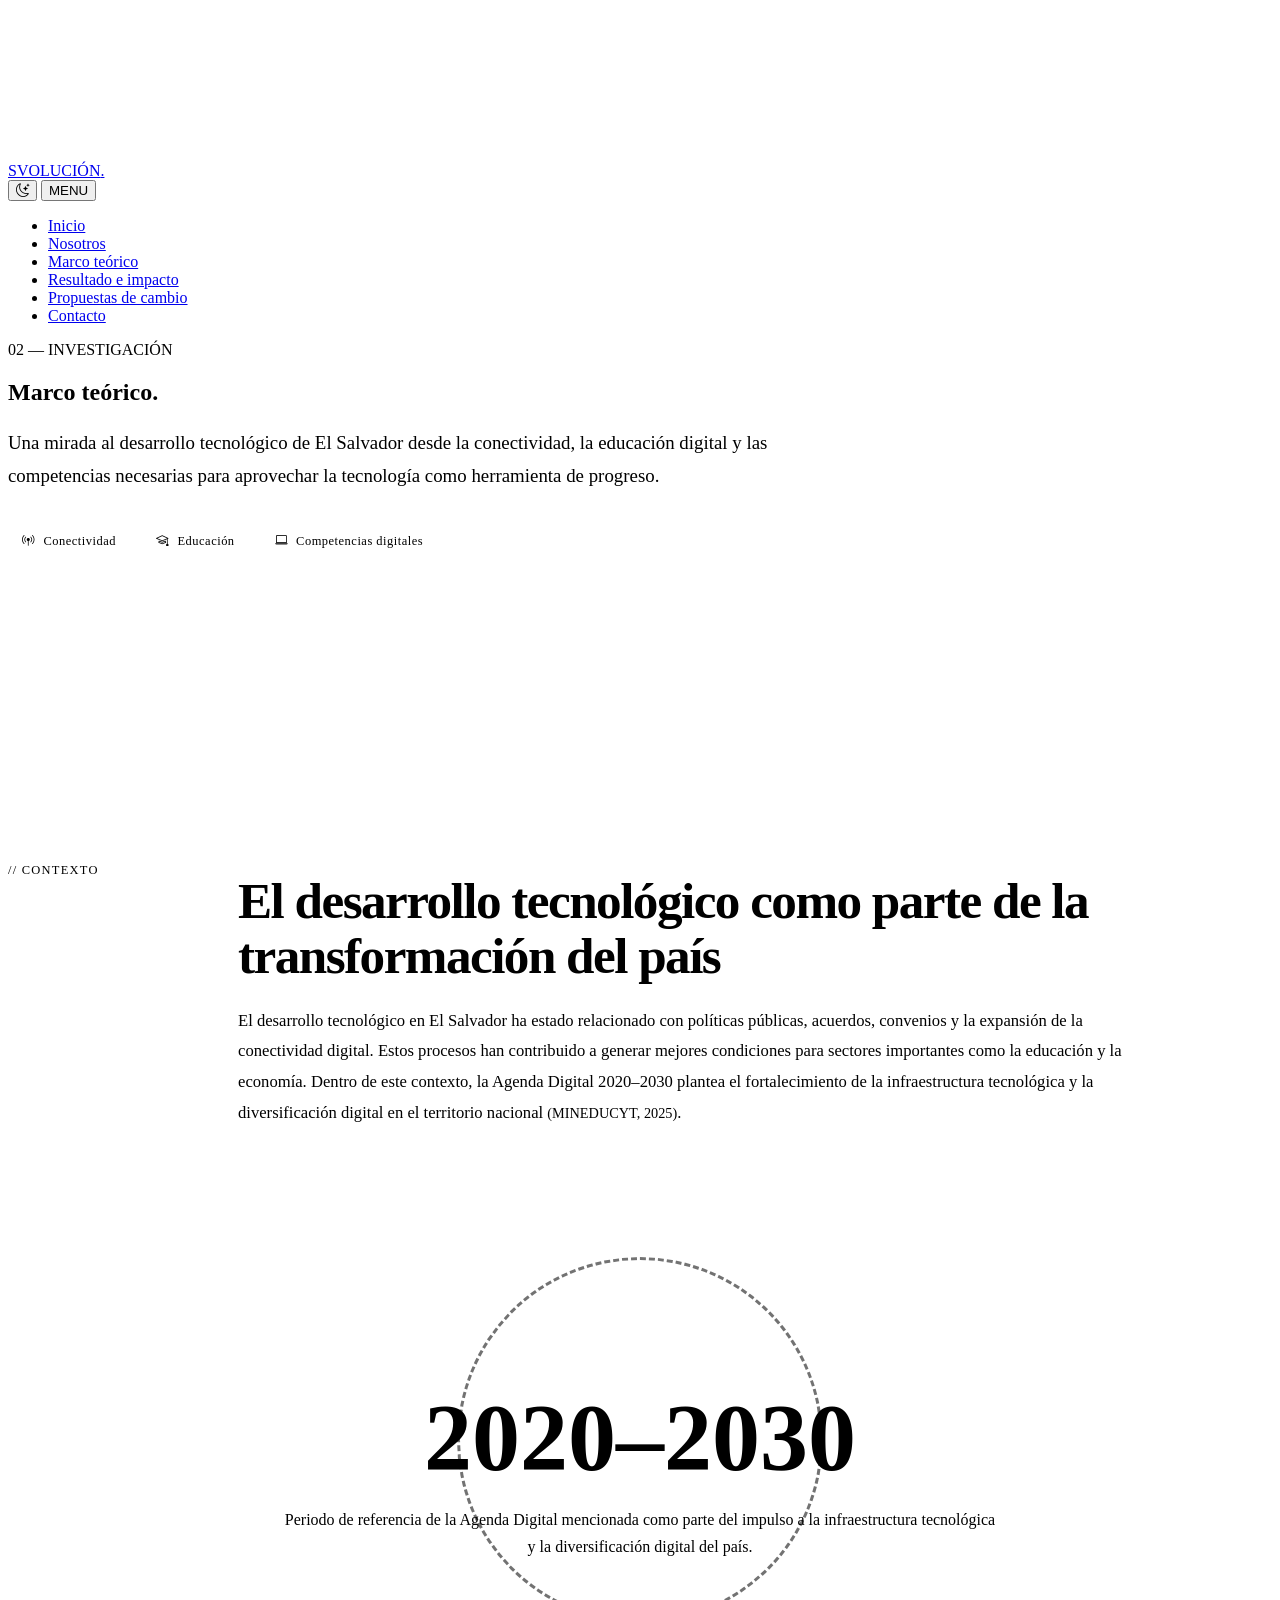
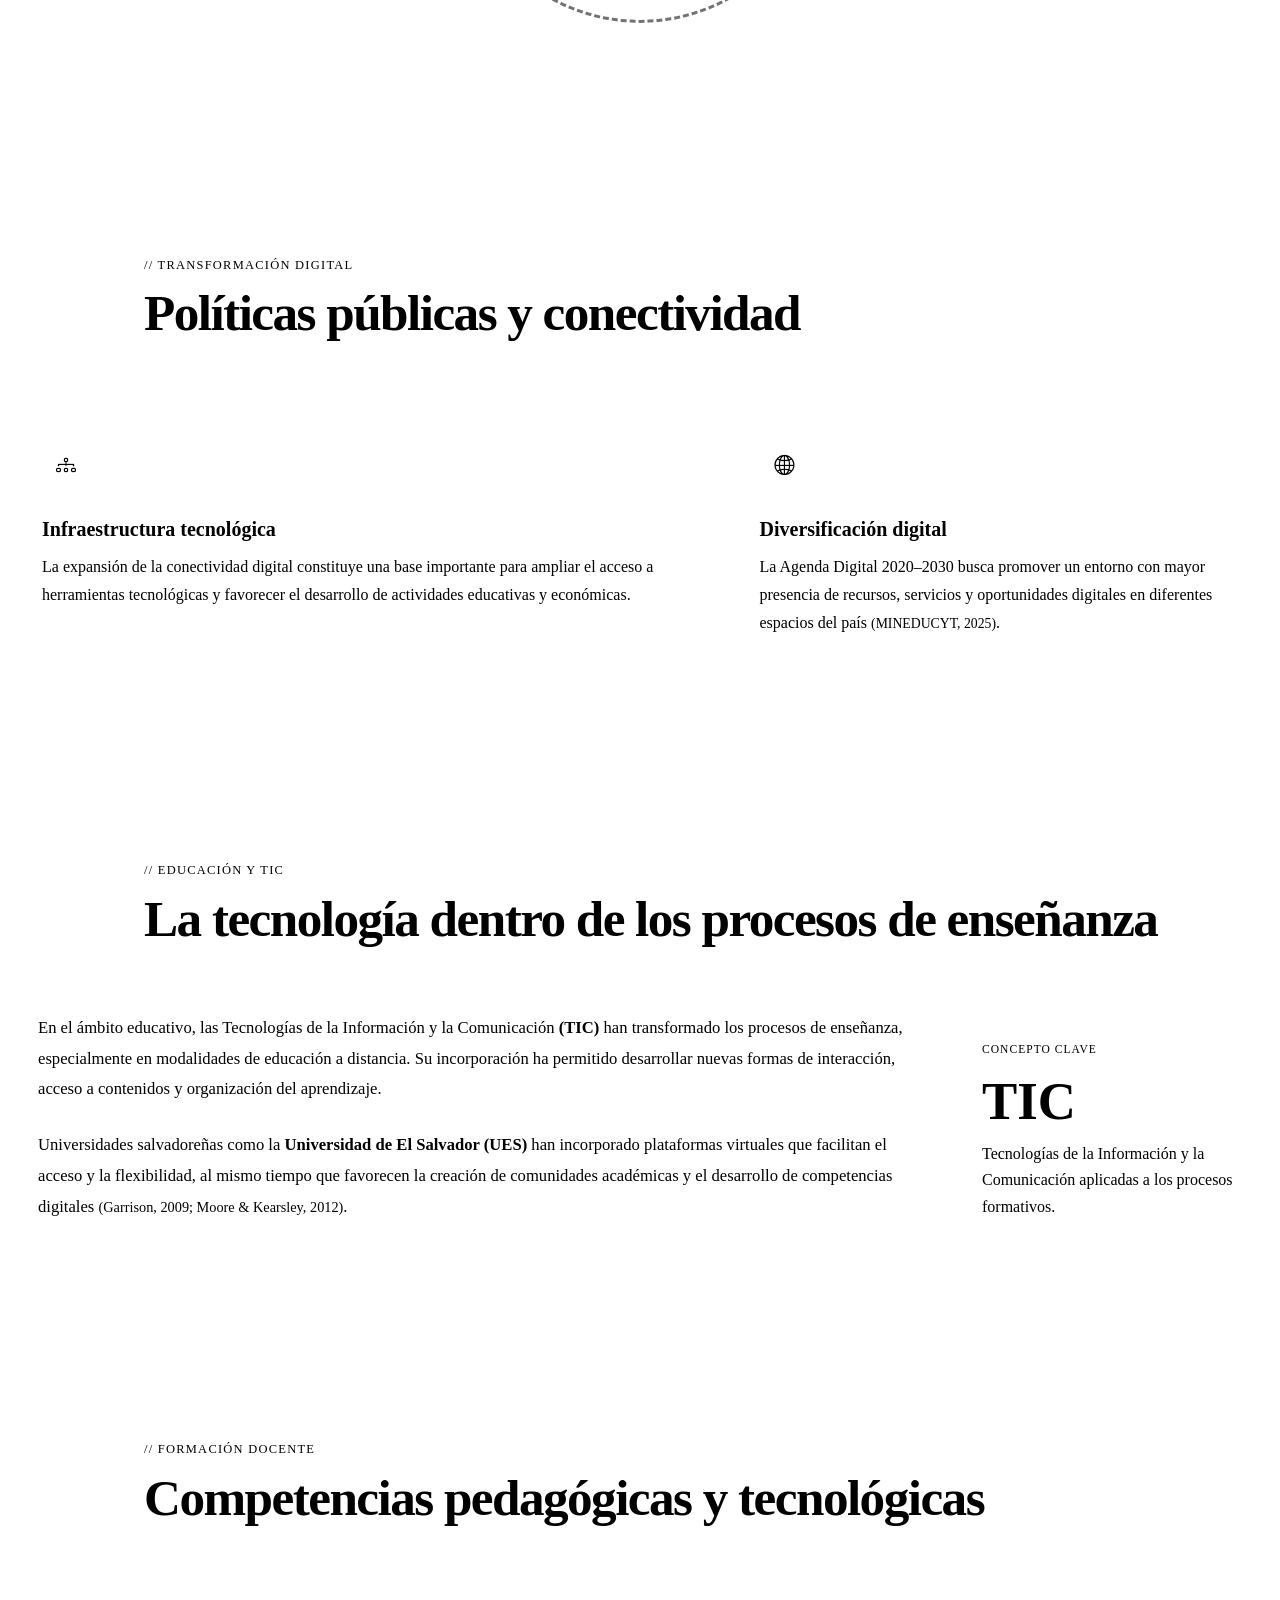
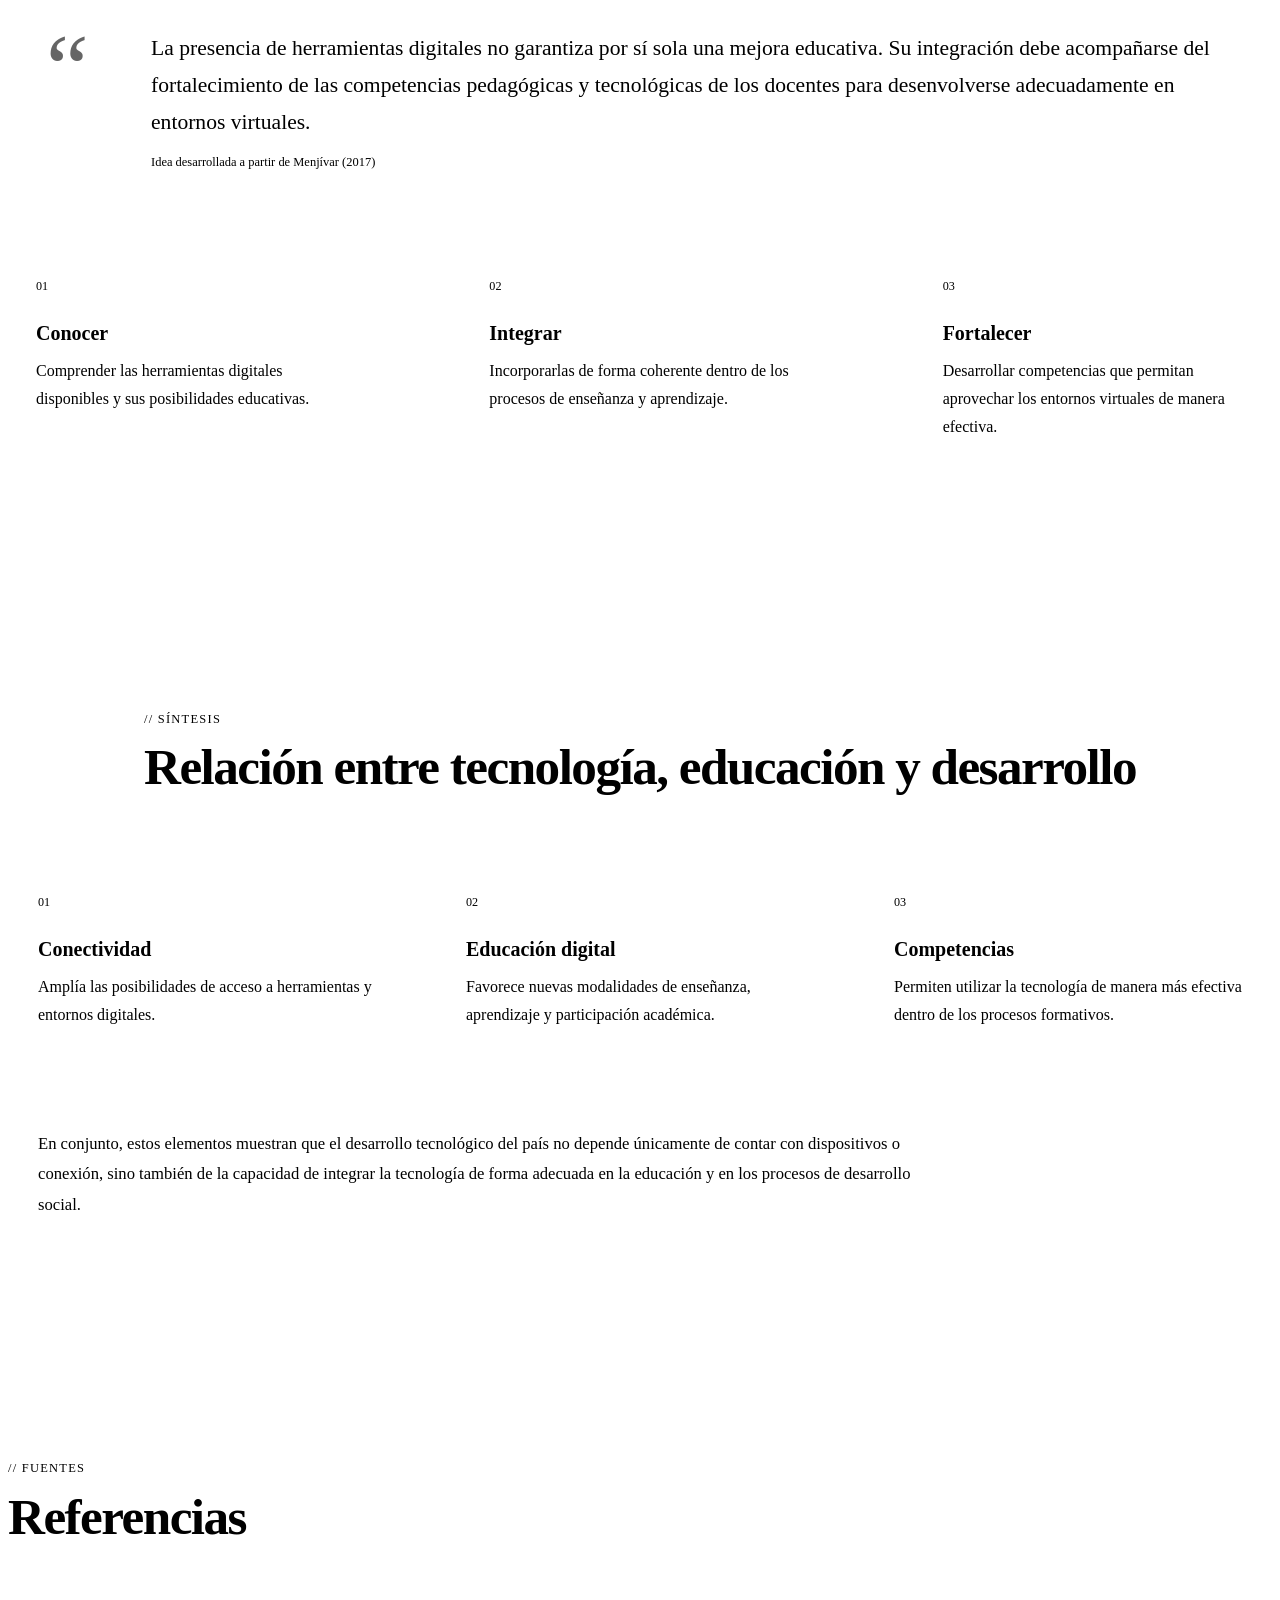
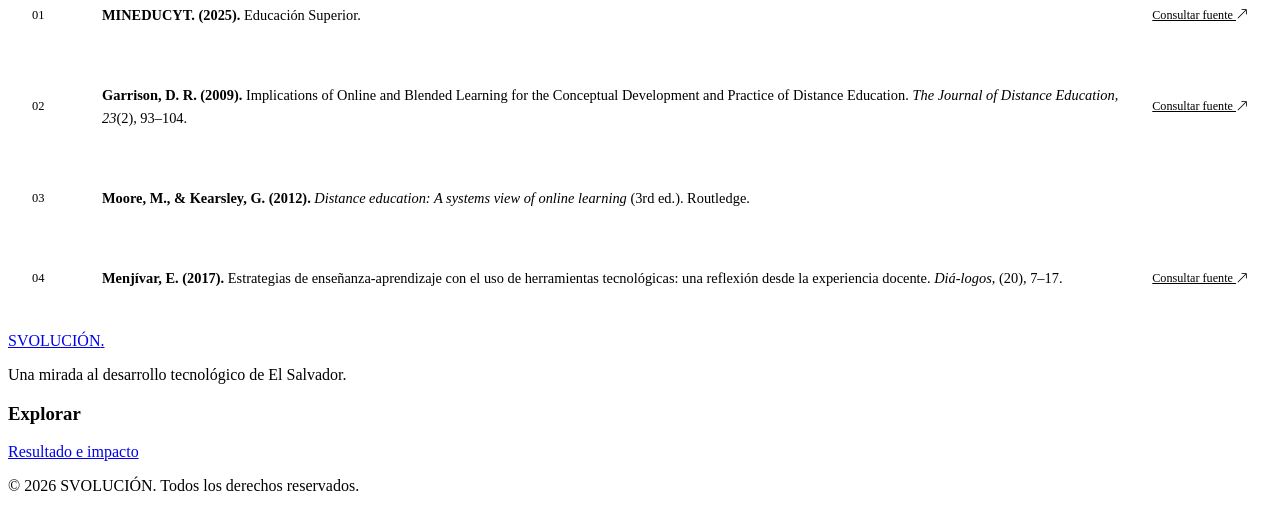
==== marco teorico.html @ 016a08ff "Completar marco teórico de SVOLUCIÓN" ====
<!DOCTYPE html>
<html lang="es">
<head>
  <meta charset="UTF-8">
  <meta name="viewport" content="width=device-width, initial-scale=1.0">

  <title>Marco teórico — SVOLUCIÓN</title>
  <meta name="description" content="Marco teórico del proyecto SVOLUCIÓN sobre el desarrollo tecnológico en El Salvador.">
  <link rel="preconnect" href="https://fonts.googleapis.com">
  <link rel="preconnect" href="https://fonts.gstatic.com" crossorigin>
  <link href="https://fonts.googleapis.com/css2?family=Space+Grotesk:wght@400;500;600;700&family=Inter:wght@400;500;600&family=Orbitron:wght@500;600;700;800&display=swap" rel="stylesheet">
  <link rel="stylesheet" href="https://cdn.jsdelivr.net/npm/bootstrap-icons@1.11.3/font/bootstrap-icons.min.css">
  <link rel="stylesheet" href="styles.css">
  <link rel="stylesheet" href="marco-teorico.css">
</head>

<body>

  <canvas id="particle-canvas"></canvas>
  <canvas id="cursor-trail-canvas"></canvas>
  <div class="scroll-progress" id="scroll-progress"></div>

  <header class="site-header" id="header">
    <div class="header-inner">
      <a href="index.html" class="logo">SVOLUCIÓN<img src="Imagenes/icon2-dark.svg" alt=""><span class="logo-dot">.</span></a>

      <div class="header-actions">
        <button class="icon-button" id="themeToggle" aria-label="Cambiar tema"><i class="bi bi-moon-stars"></i></button>

        <button class="menu-toggle" id="menu-toggle" aria-label="Abrir menú" aria-expanded="false" aria-controls="main-nav">
          <span class="menu-toggle-label">MENU</span>
          <span class="menu-toggle-icon"><span></span><span></span><span></span></span>
        </button>
      </div>
    </div>

    <nav class="main-nav" id="main-nav">
      <ul>
        <li><a href="index.html">Inicio</a></li>
        <li><a href="nosotros.html">Nosotros</a></li>
        <li><a href="marco teorico.html" class="active">Marco teórico</a></li>
        <li><a href="resultado e impacto.html">Resultado e impacto</a></li>
        <li><a href="propuestas de cambio.html">Propuestas de cambio</a></li>
        <li><a href="index.html#contacto">Contacto</a></li>
      </ul>
    </nav>
  </header>

  <main>
    <section class="page-hero marco-hero">
      <div class="page-hero-inner">
        <p class="page-eyebrow">02 — INVESTIGACIÓN</p>
        <h1 class="page-title">Marco teórico<span>.</span></h1>
        <p class="page-subtitle">
          Una mirada al desarrollo tecnológico de El Salvador desde la conectividad,
          la educación digital y las competencias necesarias para aprovechar la tecnología
          como herramienta de progreso.
        </p>

        <div class="marco-hero-tags" aria-label="Ejes del marco teórico">
          <span><i class="bi bi-broadcast-pin"></i> Conectividad</span>
          <span><i class="bi bi-mortarboard"></i> Educación</span>
          <span><i class="bi bi-laptop"></i> Competencias digitales</span>
        </div>
      </div>
    </section>

    <section class="page-content marco-content">
      <div class="page-content-inner">

        <div class="marco-intro">
          <div class="marco-intro-label">
            <span class="marco-kicker">// CONTEXTO</span>
            <span class="marco-index">00</span>
          </div>

          <div class="marco-intro-copy">
            <h2>El desarrollo tecnológico como parte de la transformación del país</h2>
            <p>
              El desarrollo tecnológico en El Salvador ha estado relacionado con políticas públicas,
              acuerdos, convenios y la expansión de la conectividad digital. Estos procesos han contribuido
              a generar mejores condiciones para sectores importantes como la educación y la economía.
              Dentro de este contexto, la Agenda Digital 2020–2030 plantea el fortalecimiento de la
              infraestructura tecnológica y la diversificación digital en el territorio nacional
              <span class="citation">(MINEDUCYT, 2025)</span>.
            </p>
          </div>
        </div>

        <section class="marco-highlight" aria-label="Idea principal">
          <div class="highlight-orbit" aria-hidden="true"></div>
          <div>
            <span class="highlight-number">2020–2030</span>
            <p>Periodo de referencia de la Agenda Digital mencionada como parte del impulso a la infraestructura tecnológica y la diversificación digital del país.</p>
          </div>
        </section>

        <section class="marco-section">
          <div class="marco-section-head">
            <span class="marco-section-number">01</span>
            <div>
              <p class="marco-kicker">// TRANSFORMACIÓN DIGITAL</p>
              <h2>Políticas públicas y conectividad</h2>
            </div>
          </div>

          <div class="marco-grid">
            <article class="marco-card marco-card-featured">
              <div class="marco-card-icon"><i class="bi bi-diagram-3"></i></div>
              <h3>Infraestructura tecnológica</h3>
              <p>
                La expansión de la conectividad digital constituye una base importante para ampliar
                el acceso a herramientas tecnológicas y favorecer el desarrollo de actividades
                educativas y económicas.
              </p>
            </article>

            <article class="marco-card">
              <div class="marco-card-icon"><i class="bi bi-globe2"></i></div>
              <h3>Diversificación digital</h3>
              <p>
                La Agenda Digital 2020–2030 busca promover un entorno con mayor presencia de recursos,
                servicios y oportunidades digitales en diferentes espacios del país
                <span class="citation">(MINEDUCYT, 2025)</span>.
              </p>
            </article>
          </div>
        </section>

        <section class="marco-section">
          <div class="marco-section-head">
            <span class="marco-section-number">02</span>
            <div>
              <p class="marco-kicker">// EDUCACIÓN Y TIC</p>
              <h2>La tecnología dentro de los procesos de enseñanza</h2>
            </div>
          </div>

          <div class="marco-reading-layout">
            <div class="marco-reading-main">
              <p>
                En el ámbito educativo, las Tecnologías de la Información y la Comunicación
                <strong>(TIC)</strong> han transformado los procesos de enseñanza, especialmente
                en modalidades de educación a distancia. Su incorporación ha permitido desarrollar
                nuevas formas de interacción, acceso a contenidos y organización del aprendizaje.
              </p>

              <p>
                Universidades salvadoreñas como la <strong>Universidad de El Salvador (UES)</strong>
                han incorporado plataformas virtuales que facilitan el acceso y la flexibilidad,
                al mismo tiempo que favorecen la creación de comunidades académicas y el desarrollo
                de competencias digitales <span class="citation">(Garrison, 2009; Moore & Kearsley, 2012)</span>.
              </p>
            </div>

            <aside class="marco-concept">
              <span class="concept-label">CONCEPTO CLAVE</span>
              <strong>TIC</strong>
              <p>Tecnologías de la Información y la Comunicación aplicadas a los procesos formativos.</p>
            </aside>
          </div>
        </section>

        <section class="marco-section">
          <div class="marco-section-head">
            <span class="marco-section-number">03</span>
            <div>
              <p class="marco-kicker">// FORMACIÓN DOCENTE</p>
              <h2>Competencias pedagógicas y tecnológicas</h2>
            </div>
          </div>

          <div class="marco-quote-panel">
            <div class="quote-mark">“</div>
            <div>
              <p>
                La presencia de herramientas digitales no garantiza por sí sola una mejora educativa.
                Su integración debe acompañarse del fortalecimiento de las competencias pedagógicas
                y tecnológicas de los docentes para desenvolverse adecuadamente en entornos virtuales.
              </p>
              <span>Idea desarrollada a partir de Menjívar (2017)</span>
            </div>
          </div>

          <div class="marco-process">
            <div class="process-item">
              <span>01</span>
              <h3>Conocer</h3>
              <p>Comprender las herramientas digitales disponibles y sus posibilidades educativas.</p>
            </div>
            <div class="process-line"></div>
            <div class="process-item">
              <span>02</span>
              <h3>Integrar</h3>
              <p>Incorporarlas de forma coherente dentro de los procesos de enseñanza y aprendizaje.</p>
            </div>
            <div class="process-line"></div>
            <div class="process-item">
              <span>03</span>
              <h3>Fortalecer</h3>
              <p>Desarrollar competencias que permitan aprovechar los entornos virtuales de manera efectiva.</p>
            </div>
          </div>
        </section>

        <section class="marco-section marco-synthesis">
          <div class="marco-section-head">
            <span class="marco-section-number">04</span>
            <div>
              <p class="marco-kicker">// SÍNTESIS</p>
              <h2>Relación entre tecnología, educación y desarrollo</h2>
            </div>
          </div>

          <div class="synthesis-grid">
            <article>
              <span>01</span>
              <h3>Conectividad</h3>
              <p>Amplía las posibilidades de acceso a herramientas y entornos digitales.</p>
            </article>
            <article>
              <span>02</span>
              <h3>Educación digital</h3>
              <p>Favorece nuevas modalidades de enseñanza, aprendizaje y participación académica.</p>
            </article>
            <article>
              <span>03</span>
              <h3>Competencias</h3>
              <p>Permiten utilizar la tecnología de manera más efectiva dentro de los procesos formativos.</p>
            </article>
          </div>

          <p class="synthesis-closing">
            En conjunto, estos elementos muestran que el desarrollo tecnológico del país no depende
            únicamente de contar con dispositivos o conexión, sino también de la capacidad de integrar
            la tecnología de forma adecuada en la educación y en los procesos de desarrollo social.
          </p>
        </section>

        <section class="marco-references">
          <div class="references-head">
            <p class="marco-kicker">// FUENTES</p>
            <h2>Referencias</h2>
          </div>

          <div class="references-list">
            <article>
              <span>01</span>
              <p><strong>MINEDUCYT. (2025).</strong> Educación Superior.</p>
              <a href="https://www.mined.gob.sv/educacion-superior/?wpdmc=informacion-estadistica-de-educacion-superior" target="_blank" rel="noopener">Consultar fuente <i class="bi bi-arrow-up-right"></i></a>
            </article>

            <article>
              <span>02</span>
              <p><strong>Garrison, D. R. (2009).</strong> Implications of Online and Blended Learning for the Conceptual Development and Practice of Distance Education. <em>The Journal of Distance Education, 23</em>(2), 93–104.</p>
              <a href="https://www.ijede.ca/index.php/jde/article/view/471" target="_blank" rel="noopener">Consultar fuente <i class="bi bi-arrow-up-right"></i></a>
            </article>

            <article>
              <span>03</span>
              <p><strong>Moore, M., & Kearsley, G. (2012).</strong> <em>Distance education: A systems view of online learning</em> (3rd ed.). Routledge.</p>
            </article>

            <article>
              <span>04</span>
              <p><strong>Menjívar, E. (2017).</strong> Estrategias de enseñanza-aprendizaje con el uso de herramientas tecnológicas: una reflexión desde la experiencia docente. <em>Diá-logos</em>, (20), 7–17.</p>
              <a href="https://www.revistas.udb.edu.sv/ojs/index.php/dl/article/view/124/98" target="_blank" rel="noopener">Consultar fuente <i class="bi bi-arrow-up-right"></i></a>
            </article>
          </div>
        </section>

      </div>
    </section>
  </main>

  <footer class="site-footer">
    <div class="footer-inner">
      <div class="footer-brand">
        <a href="index.html" class="logo">SVOLUCIÓN<img src="Imagenes/icon2-dark.svg" alt=""><span class="logo-dot">.</span></a>
        <p>Una mirada al desarrollo tecnológico de El Salvador.</p>
      </div>

      <div class="footer-contact">
        <h3>Explorar</h3>
        <a href="resultado e impacto.html">Resultado e impacto</a>
      </div>
    </div>

    <div class="footer-bottom">
      <p>© 2026 SVOLUCIÓN. Todos los derechos reservados.</p>
    </div>
  </footer>

  <script src="script.js"></script>
</body>
</html>
---- marco-teorico.css ----
/* =========================================
   MARCO TEÓRICO — SVOLUCIÓN
   ========================================= */

.marco-hero {
  min-height: 58vh;
}

.marco-hero::after {
  content: "";
  position: absolute;
  inset: auto 0 0;
  height: 1px;
  background: linear-gradient(90deg, transparent, var(--color-cyan), var(--color-purple), transparent);
  opacity: .5;
}

.marco-hero .page-subtitle {
  max-width: 820px;
  font-size: clamp(1rem, 1.7vw, 1.18rem);
  line-height: 1.75;
}

.marco-hero-tags {
  display: flex;
  flex-wrap: wrap;
  gap: 12px;
  margin-top: 32px;
}

.marco-hero-tags span {
  display: inline-flex;
  align-items: center;
  gap: 9px;
  padding: 10px 14px;
  border: 1px solid var(--color-border);
  border-radius: 999px;
  background: rgba(var(--color-cyan-rgb), .05);
  color: var(--color-text-soft);
  font-family: var(--font-mono);
  font-size: .78rem;
  letter-spacing: .04em;
}

.marco-hero-tags i {
  color: var(--color-cyan);
}

.marco-content {
  overflow: hidden;
}

.marco-kicker {
  display: block;
  font-family: var(--font-mono);
  color: var(--color-cyan);
  font-size: .78rem;
  letter-spacing: .1em;
}

.marco-intro {
  display: grid;
  grid-template-columns: 180px minmax(0, 1fr);
  gap: 50px;
  padding-bottom: 80px;
}

.marco-intro-label {
  position: relative;
  min-height: 120px;
}

.marco-index {
  position: absolute;
  top: 26px;
  left: 0;
  font-family: var(--font-display);
  font-size: clamp(4rem, 8vw, 7rem);
  font-weight: 700;
  line-height: 1;
  color: transparent;
  -webkit-text-stroke: 1px var(--color-border);
  opacity: .7;
}

.marco-intro-copy {
  max-width: 900px;
}

.marco-intro-copy h2,
.marco-section-head h2,
.references-head h2 {
  font-family: var(--font-display);
  font-size: clamp(1.8rem, 4vw, 3.2rem);
  line-height: 1.08;
  margin: 10px 0 22px;
  letter-spacing: -.03em;
}

.marco-intro-copy p,
.marco-reading-main p,
.synthesis-closing {
  color: var(--color-text-soft);
  line-height: 1.85;
  font-size: 1.04rem;
}

.citation {
  color: var(--color-cyan);
  font-family: var(--font-mono);
  font-size: .86em;
  white-space: nowrap;
}

.marco-highlight {
  position: relative;
  display: grid;
  place-items: center;
  min-height: 310px;
  margin: 10px 0 110px;
  padding: 50px;
  overflow: hidden;
  text-align: center;
  border: 1px solid var(--color-border);
  border-radius: 28px;
  background:
    radial-gradient(circle at 50% 50%, rgba(var(--color-cyan-rgb), .12), transparent 42%),
    linear-gradient(135deg, rgba(var(--color-purple-rgb), .05), rgba(var(--color-cyan-rgb), .04));
}

.marco-highlight::before,
.marco-highlight::after {
  content: "";
  position: absolute;
  border: 1px solid rgba(var(--color-cyan-rgb), .16);
  border-radius: 50%;
}

.marco-highlight::before {
  width: 260px;
  height: 260px;
}

.marco-highlight::after {
  width: 360px;
  height: 360px;
  border-style: dashed;
  opacity: .55;
}

.marco-highlight > div:last-child {
  position: relative;
  z-index: 2;
  max-width: 720px;
}

.highlight-number {
  display: block;
  font-family: var(--font-display);
  font-size: clamp(3rem, 8vw, 6rem);
  line-height: 1;
  font-weight: 700;
  color: var(--color-cyan);
  text-shadow: 0 0 36px rgba(var(--color-cyan-rgb), .28);
  margin-bottom: 20px;
}

.marco-highlight p {
  margin: 0;
  color: var(--color-text-soft);
  line-height: 1.7;
}

.marco-section {
  padding: 90px 0;
  border-top: 1px solid var(--color-border);
}

.marco-section-head {
  display: grid;
  grid-template-columns: 110px minmax(0, 1fr);
  gap: 26px;
  align-items: start;
  margin-bottom: 45px;
}

.marco-section-number {
  font-family: var(--font-display);
  font-size: 3.3rem;
  color: transparent;
  -webkit-text-stroke: 1px var(--color-cyan);
  opacity: .65;
}

.marco-grid {
  display: grid;
  grid-template-columns: 1.12fr .88fr;
  gap: 22px;
}

.marco-card {
  position: relative;
  padding: 34px;
  border: 1px solid var(--color-border);
  border-radius: var(--radius-md);
  background: var(--color-surface);
  overflow: hidden;
  transition: transform .25s ease, border-color .25s ease, box-shadow .25s ease;
}

.marco-card::after {
  content: "";
  position: absolute;
  width: 140px;
  height: 140px;
  right: -70px;
  bottom: -70px;
  border-radius: 50%;
  background: rgba(var(--color-purple-rgb), .12);
  filter: blur(18px);
}

.marco-card:hover {
  transform: translateY(-5px);
  border-color: var(--color-cyan);
  box-shadow: 0 18px 45px rgba(0,0,0,.12);
}

.marco-card-featured {
  background:
    linear-gradient(135deg, rgba(var(--color-cyan-rgb), .08), transparent 55%),
    var(--color-surface);
}

.marco-card-icon {
  display: grid;
  place-items: center;
  width: 48px;
  height: 48px;
  margin-bottom: 28px;
  border: 1px solid rgba(var(--color-cyan-rgb), .35);
  border-radius: 14px;
  color: var(--color-cyan);
  background: rgba(var(--color-cyan-rgb), .07);
  font-size: 1.25rem;
}

.marco-card h3,
.process-item h3,
.synthesis-grid h3 {
  font-family: var(--font-display);
  margin: 0 0 12px;
  font-size: 1.25rem;
}

.marco-card p,
.process-item p,
.synthesis-grid p {
  margin: 0;
  color: var(--color-text-soft);
  line-height: 1.75;
}

.marco-reading-layout {
  display: grid;
  grid-template-columns: minmax(0, 1fr) 320px;
  gap: 35px;
  align-items: start;
}

.marco-reading-main {
  padding-left: 30px;
  border-left: 2px solid rgba(var(--color-cyan-rgb), .45);
}

.marco-reading-main p {
  margin: 0 0 25px;
}

.marco-concept {
  position: sticky;
  top: 110px;
  padding: 30px;
  border: 1px solid var(--color-border);
  border-radius: var(--radius-md);
  background:
    linear-gradient(160deg, rgba(var(--color-purple-rgb), .09), rgba(var(--color-cyan-rgb), .04)),
    var(--color-surface);
}

.concept-label {
  display: block;
  margin-bottom: 16px;
  font-family: var(--font-mono);
  font-size: .72rem;
  letter-spacing: .09em;
  color: var(--color-magenta);
}

.marco-concept strong {
  display: block;
  font-family: var(--font-display);
  font-size: 3.3rem;
  color: var(--color-cyan);
}

.marco-concept p {
  margin: 10px 0 0;
  color: var(--color-text-soft);
  line-height: 1.65;
}

.marco-quote-panel {
  display: grid;
  grid-template-columns: 80px 1fr;
  gap: 25px;
  padding: 38px;
  border: 1px solid var(--color-border);
  border-radius: var(--radius-md);
  background: var(--color-surface);
}

.quote-mark {
  font-family: Georgia, serif;
  font-size: 6rem;
  line-height: .8;
  color: var(--color-cyan);
  opacity: .6;
}

.marco-quote-panel p {
  margin: 0 0 12px;
  font-size: clamp(1.05rem, 2vw, 1.35rem);
  line-height: 1.7;
}

.marco-quote-panel span {
  color: var(--color-text-soft);
  font-family: var(--font-mono);
  font-size: .78rem;
}

.marco-process {
  display: grid;
  grid-template-columns: 1fr 80px 1fr 80px 1fr;
  align-items: center;
  gap: 8px;
  margin-top: 40px;
}

.process-item {
  min-height: 215px;
  padding: 28px;
  border-radius: var(--radius-md);
  background: rgba(var(--color-cyan-rgb), .035);
  border: 1px solid var(--color-border);
}

.process-item > span,
.synthesis-grid article > span {
  display: inline-block;
  margin-bottom: 28px;
  font-family: var(--font-mono);
  color: var(--color-cyan);
  font-size: .76rem;
}

.process-line {
  height: 1px;
  background: linear-gradient(90deg, var(--color-cyan), var(--color-purple));
  opacity: .45;
}

.marco-synthesis {
  padding-bottom: 110px;
}

.synthesis-grid {
  display: grid;
  grid-template-columns: repeat(3, 1fr);
  gap: 20px;
}

.synthesis-grid article {
  padding: 30px;
  border-top: 2px solid var(--color-cyan);
  background: rgba(var(--color-cyan-rgb), .035);
}

.synthesis-closing {
  max-width: 900px;
  margin: 42px 0 0;
  padding: 28px 30px;
  border-left: 3px solid var(--color-purple);
  background: rgba(var(--color-purple-rgb), .045);
}

.marco-references {
  padding: 90px 0 20px;
  border-top: 1px solid var(--color-border);
}

.references-head {
  margin-bottom: 38px;
}

.references-list {
  display: grid;
  gap: 14px;
}

.references-list article {
  display: grid;
  grid-template-columns: 52px minmax(0, 1fr) auto;
  gap: 18px;
  align-items: center;
  padding: 22px 24px;
  border: 1px solid var(--color-border);
  border-radius: 14px;
  background: var(--color-surface);
}

.references-list article > span {
  font-family: var(--font-mono);
  color: var(--color-cyan);
  font-size: .78rem;
}

.references-list p {
  margin: 0;
  color: var(--color-text-soft);
  line-height: 1.55;
  font-size: .9rem;
}

.references-list a {
  color: var(--color-cyan);
  font-family: var(--font-mono);
  font-size: .76rem;
  white-space: nowrap;
}

@media (max-width: 900px) {
  .marco-intro,
  .marco-section-head,
  .marco-reading-layout {
    grid-template-columns: 1fr;
  }

  .marco-intro-label {
    min-height: 80px;
  }

  .marco-index {
    top: 20px;
  }

  .marco-grid,
  .synthesis-grid {
    grid-template-columns: 1fr;
  }

  .marco-concept {
    position: relative;
    top: auto;
  }

  .marco-process {
    grid-template-columns: 1fr;
  }

  .process-line {
    width: 1px;
    height: 32px;
    justify-self: center;
  }

  .references-list article {
    grid-template-columns: 42px 1fr;
  }

  .references-list a {
    grid-column: 2;
  }
}

@media (max-width: 600px) {
  .marco-hero {
    min-height: auto;
  }

  .marco-intro {
    gap: 25px;
    padding-bottom: 55px;
  }

  .marco-section {
    padding: 65px 0;
  }

  .marco-highlight {
    margin-bottom: 75px;
    padding: 38px 20px;
    min-height: 270px;
  }

  .marco-section-head {
    gap: 10px;
    margin-bottom: 30px;
  }

  .marco-section-number {
    font-size: 2.4rem;
  }

  .marco-card,
  .marco-quote-panel,
  .process-item {
    padding: 24px;
  }

  .marco-quote-panel {
    grid-template-columns: 1fr;
  }

  .quote-mark {
    font-size: 4.5rem;
    height: 42px;
  }

  .marco-reading-main {
    padding-left: 20px;
  }

  .references-list article {
    grid-template-columns: 1fr;
  }

  .references-list a {
    grid-column: 1;
  }
}
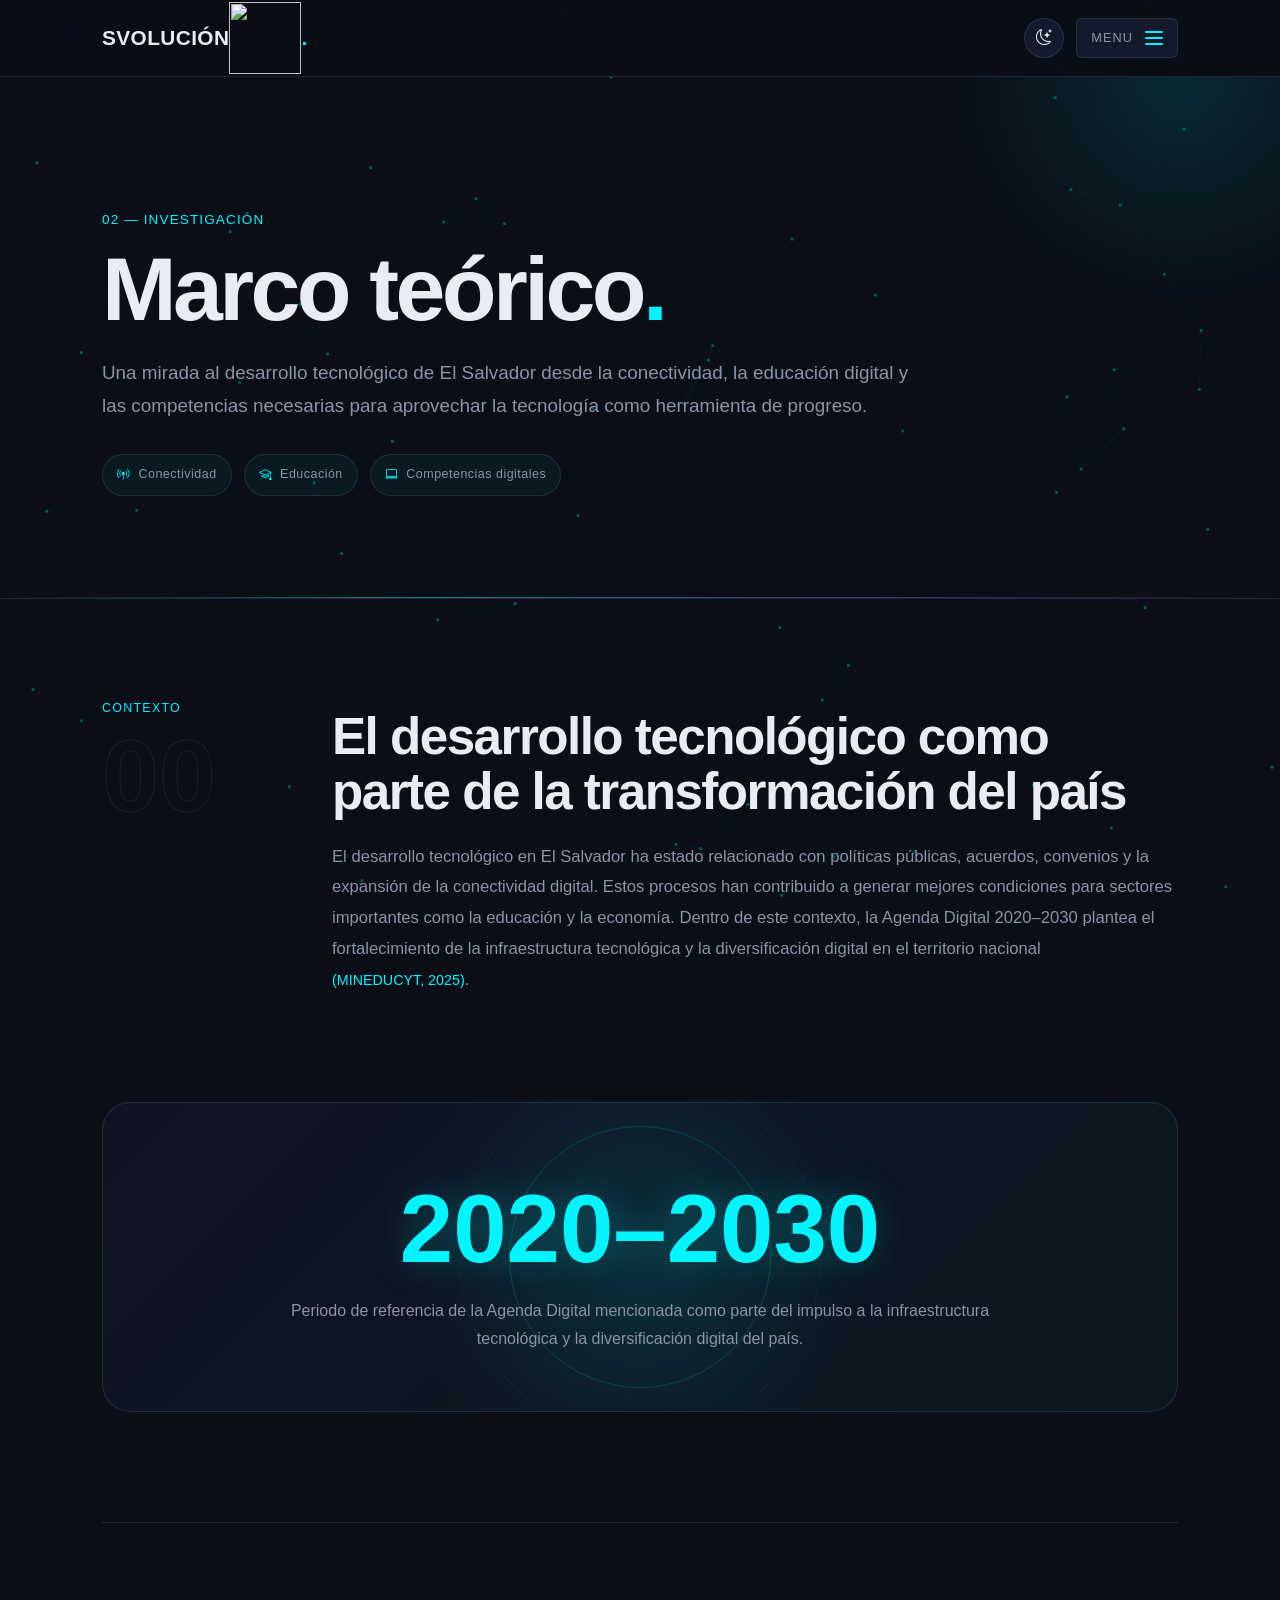
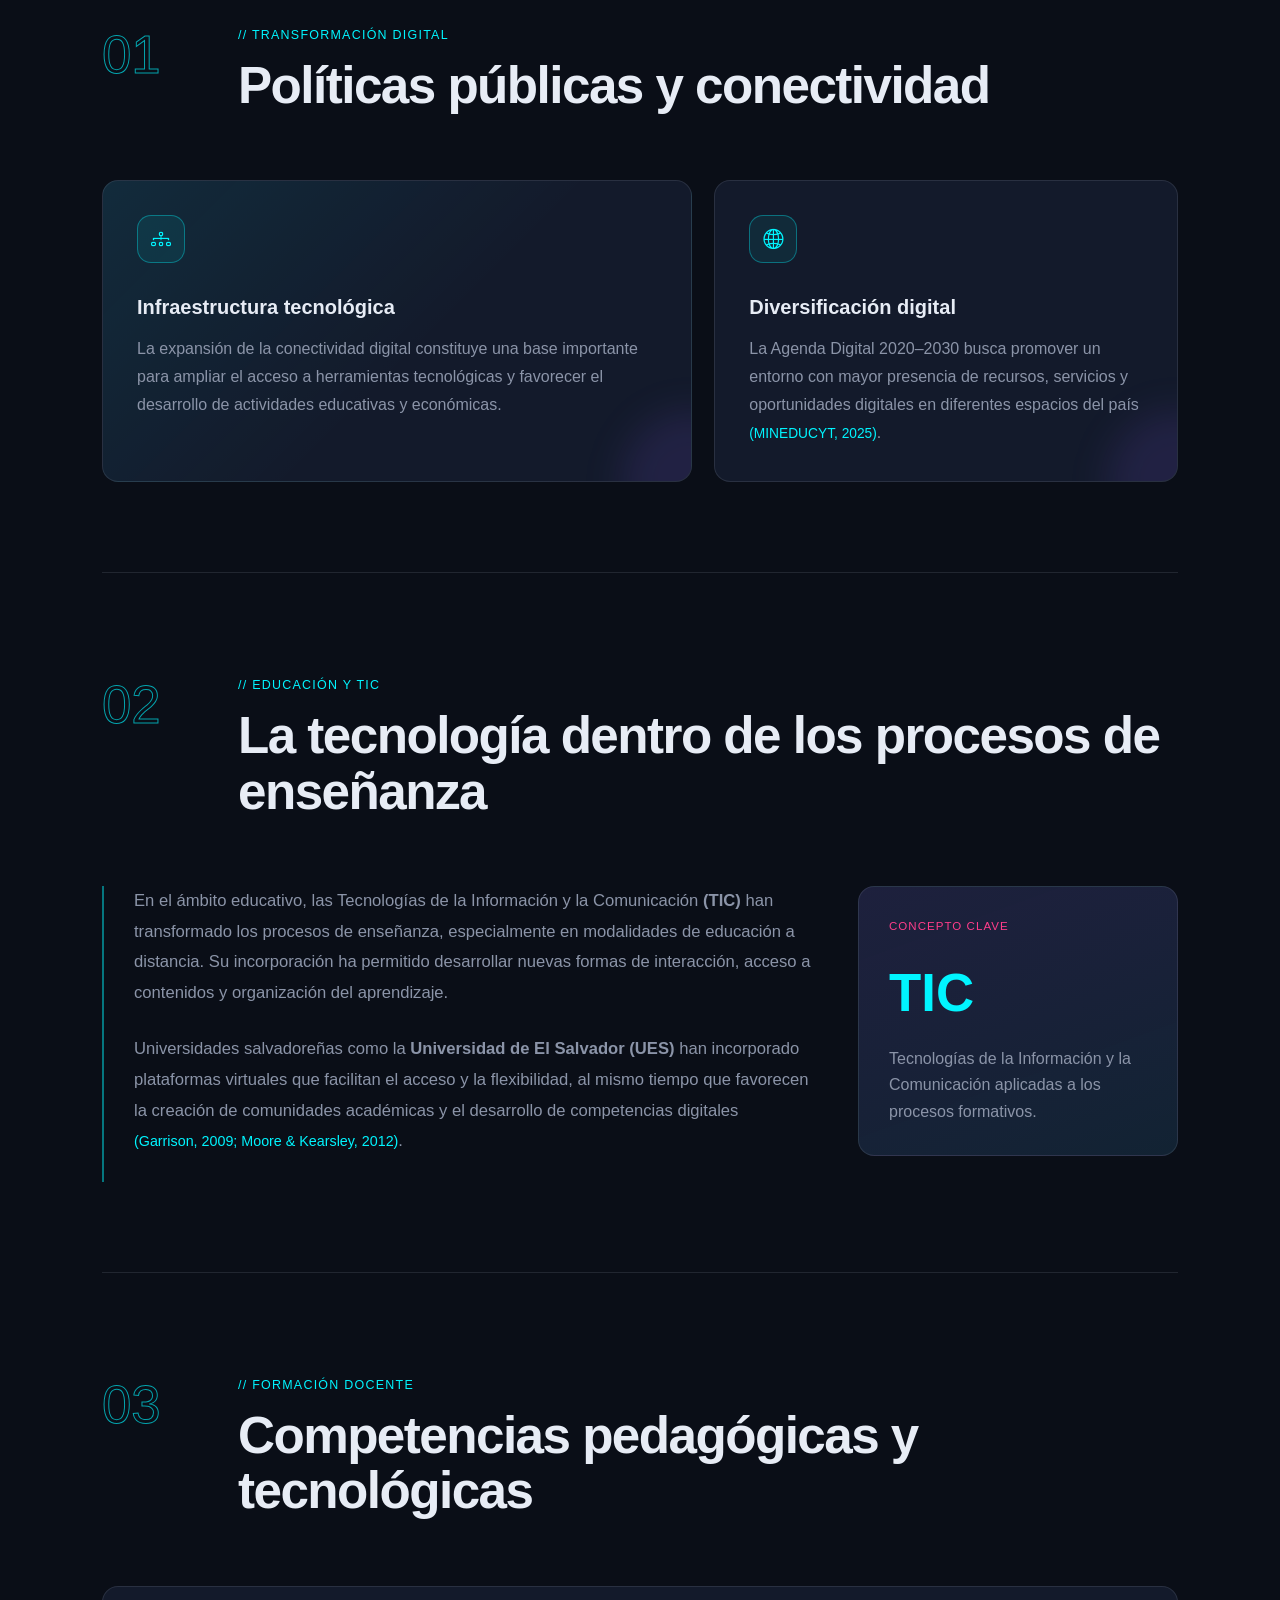
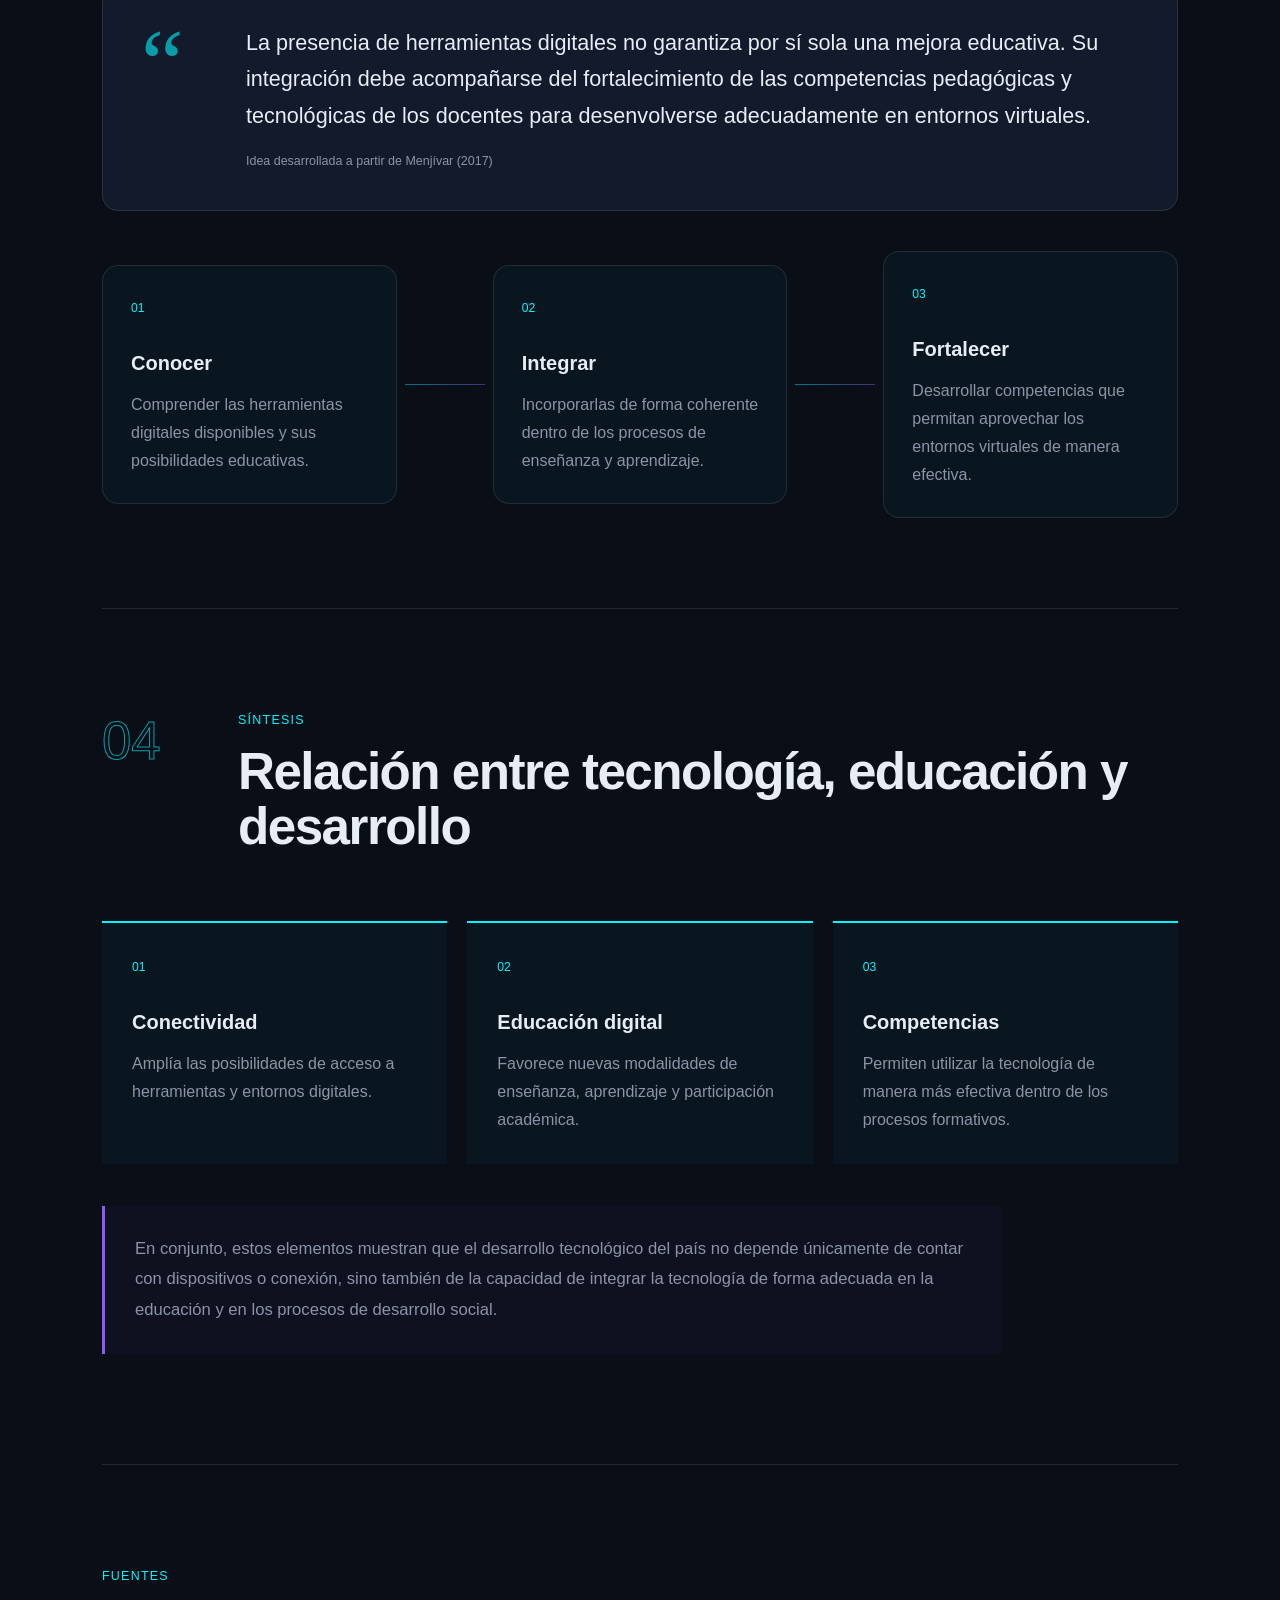
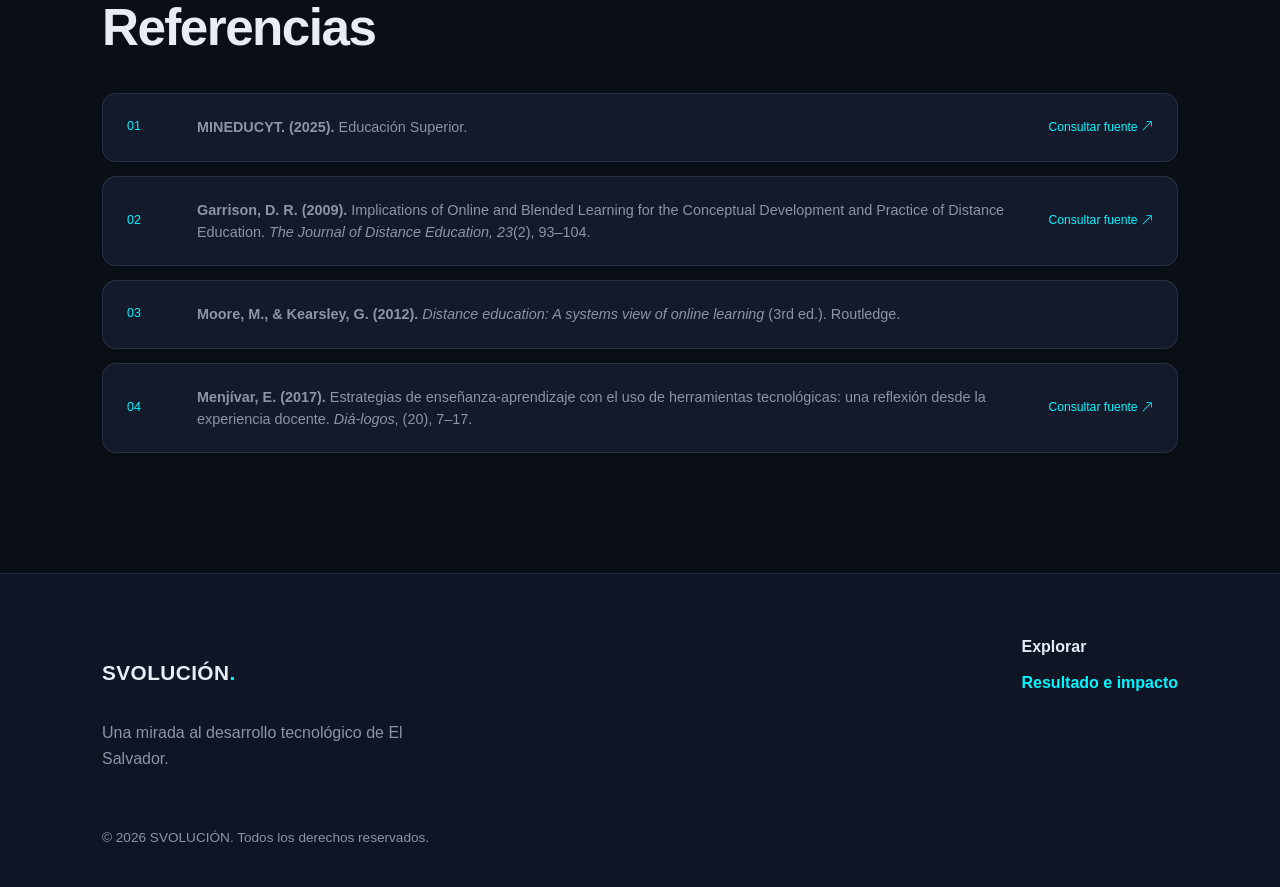
==== commit 9dea9e3f: "Reducir barras decorativas en marco teorico.html" ====
--- a/marco teorico.html
+++ b/marco teorico.html
@@ -70,7 +70,7 @@
 
         <div class="marco-intro">
           <div class="marco-intro-label">
-            <span class="marco-kicker">// CONTEXTO</span>
+            <span class="marco-kicker">CONTEXTO</span>
             <span class="marco-index">00</span>
           </div>
 
@@ -207,7 +207,7 @@
           <div class="marco-section-head">
             <span class="marco-section-number">04</span>
             <div>
-              <p class="marco-kicker">// SÍNTESIS</p>
+              <p class="marco-kicker">SÍNTESIS</p>
               <h2>Relación entre tecnología, educación y desarrollo</h2>
             </div>
           </div>
@@ -239,7 +239,7 @@
 
         <section class="marco-references">
           <div class="references-head">
-            <p class="marco-kicker">// FUENTES</p>
+            <p class="marco-kicker">FUENTES</p>
             <h2>Referencias</h2>
           </div>
 
--- a/styles.css
+++ b/styles.css
@@ -0,0 +1,1804 @@
+/* =========================================
+   SVOLUCIÓN — Design tokens
+   ========================================= */
+
+:root {
+  --color-bg: #0A0E17;
+  --color-bg-alt: #0F1524;
+  --color-surface: #131A2B;
+
+  --color-cyan: #00F5FF;
+  --color-purple: #8B5CF6;
+  --color-magenta: #FF3D8A;
+
+  --color-text: #E7ECF5;
+  --color-text-soft: #8B94A8;
+  --color-border: rgba(139, 148, 168, 0.18);
+
+  --font-display: 'Space Grotesk', sans-serif;
+  --font-body: 'Inter', sans-serif;
+  --font-mono: 'Orbitron', sans-serif;
+
+  --container-width: 1140px;
+
+  --radius-sm: 6px;
+  --radius-md: 16px;
+
+  --color-overlay: rgba(10, 14, 23, 0.75);
+  --color-overlay-solid: rgba(10, 14, 23, 0.97);
+
+  --color-cyan-rgb: 0, 245, 255;
+  --color-purple-rgb: 139, 92, 246;
+
+  color-scheme: dark;
+}
+
+
+/* =========================================
+   TEMA CLARO
+   ========================================= */
+
+[data-theme="light"] {
+  --color-bg: #F2F4F7;
+  --color-bg-alt: #E7EBF0;
+  --color-surface: #FFFFFF;
+
+  --color-cyan: #0090A8;
+  --color-purple: #6E56CF;
+  --color-magenta: #D6336C;
+
+  --color-text: #1A2233;
+  --color-text-soft: #5B6472;
+  --color-border: rgba(26, 34, 51, 0.12);
+
+  --color-overlay: rgba(242, 244, 247, 0.85);
+  --color-overlay-solid: rgba(242, 244, 247, 0.97);
+
+  --color-cyan-rgb: 0, 144, 168;
+  --color-purple-rgb: 110, 86, 207;
+
+  color-scheme: light;
+}
+
+
+/* =========================================
+   RESET
+   ========================================= */
+
+* {
+  box-sizing: border-box;
+}
+
+html {
+  scroll-behavior: smooth;
+}
+
+body {
+  margin: 0;
+  font-family: var(--font-body);
+  color: var(--color-text);
+  background: var(--color-bg);
+  line-height: 1.6;
+  position: relative;
+}
+
+img {
+  max-width: 100%;
+  display: block;
+}
+
+a {
+  color: inherit;
+  text-decoration: none;
+}
+
+ul {
+  list-style: none;
+  margin: 0;
+  padding: 0;
+}
+
+button,
+input,
+textarea,
+select {
+  font: inherit;
+}
+
+
+/* =========================================
+   CANVAS / EFECTOS
+   ========================================= */
+
+#particle-canvas {
+  position: fixed;
+  top: 0;
+  left: 0;
+  width: 100%;
+  height: 100%;
+  z-index: 0;
+  opacity: 0.5;
+  pointer-events: none;
+}
+
+#cursor-trail-canvas {
+  position: fixed;
+  top: 0;
+  left: 0;
+  width: 100%;
+  height: 100%;
+  z-index: 60;
+  pointer-events: none;
+}
+
+
+/* =========================================
+   PROGRESO DE SCROLL
+   ========================================= */
+
+.scroll-progress {
+  position: fixed;
+  top: 0;
+  left: 0;
+  height: 3px;
+  width: 0%;
+  background: linear-gradient(
+    90deg,
+    var(--color-cyan),
+    var(--color-purple)
+  );
+  box-shadow:
+    0 0 10px rgba(var(--color-cyan-rgb), 0.6);
+  z-index: 100;
+  transition: width 0.1s ease-out;
+}
+
+
+/* =========================================
+   CAPAS PRINCIPALES
+   ========================================= */
+
+.site-header,
+.hero,
+.linea-tiempo,
+.fronteras,
+.impacto,
+.site-footer {
+  position: relative;
+  z-index: 1;
+}
+
+
+/* =========================================
+   CONTENEDORES
+   ========================================= */
+
+.section-inner,
+.header-inner,
+.footer-inner {
+  max-width: var(--container-width);
+  margin: 0 auto;
+  padding: 0 32px;
+}
+
+
+/* =========================================
+   TÍTULOS DE SECCIÓN
+   ========================================= */
+
+.section-eyebrow {
+  font-family: var(--font-mono);
+  color: var(--color-cyan);
+  font-size: 0.85rem;
+  letter-spacing: 0.05em;
+  margin: 0 0 12px;
+}
+
+.section-title {
+  font-family: var(--font-display);
+  font-weight: 600;
+  font-size: clamp(1.7rem, 3vw, 2.5rem);
+  line-height: 1.25;
+  max-width: 680px;
+  margin: 0 0 56px;
+}
+
+
+/* =========================================
+   HEADER
+   ========================================= */
+
+.site-header {
+  position: sticky;
+  top: 0;
+  z-index: 50;
+
+  background: var(--color-overlay);
+
+  backdrop-filter: blur(10px);
+
+  border-bottom: 1px solid var(--color-border);
+}
+
+.header-inner {
+  display: flex;
+  align-items: center;
+  justify-content: space-between;
+
+  min-height: 76px;
+}
+
+
+/* =========================================
+   LOGO
+   ========================================= */
+
+.logo {
+  display: flex;
+  align-items: center;
+  justify-content: flex-start;
+
+  width: 82px;
+  height: 76px;
+
+  flex-shrink: 0;
+
+  font-family: var(--font-display);
+  font-weight: 700;
+  font-size: 1.3rem;
+  letter-spacing: 0.02em;
+}
+
+.logo-dot {
+  color: var(--color-cyan);
+}
+
+.logo img {
+  width: 72px;
+  height: 72px;
+
+  object-fit: contain;
+
+  display: block;
+}
+
+
+/* =========================================
+   ACCIONES DEL HEADER
+   ========================================= */
+
+.header-actions {
+  display: flex;
+  align-items: center;
+  gap: 12px;
+}
+
+
+/* =========================================
+   BOTÓN MODO CLARO / OSCURO
+   ========================================= */
+
+.theme-toggle {
+  width: 40px;
+  height: 40px;
+
+  border-radius: 50%;
+
+  border: 1px solid var(--color-border);
+
+  background: var(--color-surface);
+  color: var(--color-text);
+
+  display: flex;
+  align-items: center;
+  justify-content: center;
+
+  cursor: pointer;
+
+  transition:
+    transform 0.3s ease,
+    background-color 0.3s ease,
+    color 0.3s ease,
+    border-color 0.3s ease,
+    box-shadow 0.3s ease;
+}
+
+.theme-toggle:hover {
+  transform: translateY(-2px);
+
+  border-color: var(--color-cyan);
+
+  color: var(--color-cyan);
+
+  box-shadow:
+    0 0 15px rgba(var(--color-cyan-rgb), 0.18);
+}
+
+.theme-toggle i {
+  font-size: 17px;
+}
+
+
+/* =========================================
+   BOTONES SECUNDARIOS DEL HEADER
+   ========================================= */
+
+.icon-button,
+.search-button {
+  width: 40px;
+  height: 40px;
+
+  border-radius: 50%;
+
+  border: 1px solid var(--color-border);
+
+  background: var(--color-surface);
+
+  color: var(--color-text);
+
+  display: flex;
+  align-items: center;
+  justify-content: center;
+
+  cursor: pointer;
+
+  transition: 0.3s ease;
+}
+
+.icon-button:hover,
+.search-button:hover {
+  background: rgba(var(--color-cyan-rgb), 0.08);
+
+  color: var(--color-cyan);
+
+  border-color: var(--color-cyan);
+
+  transform: translateY(-2px);
+}
+
+
+/* =========================================
+   BOTÓN DEL MENÚ
+   ========================================= */
+
+.menu-toggle {
+  display: flex;
+  align-items: center;
+  gap: 12px;
+
+  background: var(--color-surface);
+
+  border: 1px solid var(--color-border);
+
+  border-radius: var(--radius-sm);
+
+  padding: 9px 14px;
+
+  color: var(--color-text);
+
+  cursor: pointer;
+
+  transition:
+    border-color 0.2s ease,
+    background-color 0.2s ease,
+    color 0.2s ease;
+}
+
+.menu-toggle:hover {
+  border-color: var(--color-cyan);
+
+  color: var(--color-cyan);
+}
+
+.menu-toggle-label {
+  font-family: var(--font-mono);
+  font-size: 0.8rem;
+  letter-spacing: 0.08em;
+  color: var(--color-text-soft);
+}
+
+.menu-toggle-icon {
+  display: flex;
+  flex-direction: column;
+  justify-content: center;
+  gap: 4px;
+
+  width: 18px;
+}
+
+.menu-toggle-icon span {
+  height: 2px;
+
+  background: var(--color-cyan);
+
+  border-radius: 2px;
+
+  transition:
+    transform 0.25s ease,
+    opacity 0.25s ease;
+}
+
+
+/* =========================================
+   MENÚ ABIERTO
+   ========================================= */
+
+.menu-toggle[aria-expanded="true"]
+.menu-toggle-icon span:nth-child(1) {
+  transform: translateY(6px) rotate(45deg);
+}
+
+.menu-toggle[aria-expanded="true"]
+.menu-toggle-icon span:nth-child(2) {
+  opacity: 0;
+}
+
+.menu-toggle[aria-expanded="true"]
+.menu-toggle-icon span:nth-child(3) {
+  transform: translateY(-6px) rotate(-45deg);
+}
+
+
+/* =========================================
+   MENÚ DESPLEGABLE
+   ========================================= */
+
+.main-nav {
+  position: fixed;
+  top: 76px;
+  left: 0;
+  right: 0;
+  z-index: 49;
+  background: var(--color-overlay-solid);
+  backdrop-filter: blur(10px);
+  border-bottom: 1px solid var(--color-border);
+  max-height: 0;
+  overflow: hidden;
+  transition: max-height 0.3s ease;
+}
+
+.main-nav.open {
+  max-height: 400px;
+}
+
+
+/* =========================================
+   MENÚ — BLOQUES
+   ========================================= */
+
+.main-nav ul {
+  display: flex;
+  flex-direction: column;
+  align-items: stretch;
+  justify-content: flex-start;
+  gap: 10px;
+  padding: 22px 32px;
+  max-width: var(--container-width);
+  margin: 0 auto;
+}
+
+.main-nav li {
+  margin: 0;
+}
+
+.main-nav a {
+  position: relative;
+  display: flex;
+  align-items: center;
+  min-height: 42px;
+  padding: 9px 15px;
+  width: 100%;
+  
+  font-family: var(--font-mono);
+  font-size: 0.78rem;
+  letter-spacing: 0.03em;
+
+  color: var(--color-text-soft);
+
+  background: rgba(
+    19,
+    26,
+    43,
+    0.55
+  );
+
+  border: 1px solid var(--color-border);
+
+  border-radius: 6px;
+
+  transition:
+    color 0.25s ease,
+    border-color 0.25s ease,
+    background 0.25s ease,
+    box-shadow 0.25s ease,
+    transform 0.25s ease;
+}
+
+/* Hover */
+
+.main-nav a:hover {
+  color: var(--color-cyan);
+
+  border-color:
+    rgba(var(--color-cyan-rgb), 0.65);
+
+  background:
+    rgba(var(--color-cyan-rgb), 0.07);
+
+  box-shadow:
+    0 0 15px rgba(var(--color-cyan-rgb), 0.12),
+    inset 0 0 12px rgba(var(--color-cyan-rgb), 0.04);
+
+  transform: translateY(-2px);
+}
+
+
+/* Activo */
+
+.main-nav a.active {
+  color: var(--color-cyan);
+
+  border-color: var(--color-cyan);
+
+  background:
+    rgba(var(--color-cyan-rgb), 0.09);
+
+  box-shadow:
+    0 0 18px rgba(var(--color-cyan-rgb), 0.16),
+    inset 0 0 14px rgba(var(--color-cyan-rgb), 0.05);
+}
+
+.main-nav a.active::before {
+  background: var(--color-cyan);
+  opacity: 1;
+}
+
+
+/* =========================================
+   HERO
+   ========================================= */
+
+.hero {
+  max-width: var(--container-width);
+
+  margin: 0 auto;
+
+  padding: 120px 32px 140px;
+
+  min-height: 70vh;
+
+  display: flex;
+
+  flex-direction: column;
+
+  justify-content: center;
+}
+
+.hero-grid {
+  display: grid;
+
+  grid-template-columns: 1.1fr 0.9fr;
+
+  gap: 40px;
+
+  align-items: center;
+}
+
+.hero-inner {
+  max-width: 560px;
+}
+
+.hero-banner {
+  position: relative;
+
+  aspect-ratio: 1 / 1;
+
+  max-width: 440px;
+
+  margin: 0 auto;
+}
+
+.hero-banner svg {
+  width: 100%;
+  height: 100%;
+}
+
+.hero-banner .orbit-ring {
+  transform-origin: 240px 240px;
+
+  animation:
+    spin 22s linear infinite;
+}
+
+.hero-banner .orbit-ring-slow {
+  animation:
+    spin 40s linear infinite reverse;
+}
+
+.hero-banner .pulse-node {
+  animation:
+    pulseNode 2.2s ease-in-out infinite;
+
+  transform-origin: 240px 240px;
+}
+
+
+/* =========================================
+   HERO — MODO CLARO
+   ========================================= */
+
+[data-theme="light"] .hero-core-glow {
+  opacity: 0.55;
+}
+
+[data-theme="light"] .hero-lines {
+  opacity: 0.65;
+}
+
+[data-theme="light"] .orbit-ring {
+  opacity: 0.55;
+}
+
+[data-theme="light"] .orbit-ring-slow {
+  opacity: 0.4;
+}
+
+[data-theme="light"] #particle-canvas {
+  opacity: 0.65;
+}
+
+
+/* =========================================
+   ANIMACIONES HERO
+   ========================================= */
+
+@keyframes spin {
+  from {
+    transform: rotate(0deg);
+  }
+
+  to {
+    transform: rotate(360deg);
+  }
+}
+
+@keyframes pulseNode {
+  0%,
+  100% {
+    opacity: 1;
+    transform: scale(1);
+  }
+
+  50% {
+    opacity: 0.7;
+    transform: scale(1.25);
+  }
+}
+
+
+/* =========================================
+   HERO — TEXTO
+   ========================================= */
+
+.hero-eyebrow {
+  font-family: var(--font-mono);
+
+  color: var(--color-cyan);
+
+  font-size: 0.9rem;
+
+  margin: 0 0 20px;
+
+  min-height: 1.3em;
+}
+
+.typewriter-cursor {
+  display: inline-block;
+
+  margin-left: 2px;
+
+  animation:
+    blinkCursor 0.9s steps(1) infinite;
+}
+
+#nosotros-typewriter {
+  margin: 20px auto 0;
+  text-align: left;
+  font-family: var(--font-mono);
+  font-size: 1rem;
+  font-weight: 600;
+  letter-spacing: 0.08em;
+  color: var(--color-cyan);
+  min-height: 24px;
+}
+
+@keyframes blinkCursor {
+  0%,
+  50% {
+    opacity: 1;
+  }
+
+  51%,
+  100% {
+    opacity: 0;
+  }
+}
+
+
+.hero-title {
+  font-family: var(--font-display);
+
+  font-weight: 700;
+
+  font-size:
+    clamp(2.2rem, 4.8vw, 3.6rem);
+
+  line-height: 1.15;
+
+  margin: 0 0 28px;
+}
+
+.glow-text {
+  color: var(--color-cyan);
+
+  text-shadow:
+    0 0 20px
+    rgba(var(--color-cyan-rgb), 0.5);
+}
+
+.hero-lead {
+  font-size: 1.1rem;
+
+  color: var(--color-text-soft);
+
+  max-width: 540px;
+
+  margin: 0 0 36px;
+}
+
+.hero-actions {
+  display: flex;
+
+  gap: 16px;
+
+  flex-wrap: wrap;
+}
+
+
+/* =========================================
+   BOTONES
+   ========================================= */
+
+.btn {
+  display: inline-block;
+
+  padding: 15px 28px;
+
+  border-radius: var(--radius-sm);
+
+  font-weight: 600;
+
+  font-size: 0.95rem;
+
+  transition:
+    transform 0.15s ease,
+    box-shadow 0.15s ease,
+    border-color 0.15s ease,
+    color 0.15s ease;
+}
+
+.btn-primary {
+  background: var(--color-cyan);
+
+  color: var(--color-bg);
+
+  box-shadow:
+    0 0 24px
+    rgba(var(--color-cyan-rgb), 0.35);
+}
+
+.btn-primary:hover {
+  transform: translateY(-2px);
+
+  box-shadow:
+    0 0 32px
+    rgba(var(--color-cyan-rgb), 0.55);
+}
+
+.btn-ghost {
+  border: 1.5px solid var(--color-border);
+
+  color: var(--color-text);
+
+  background: transparent;
+}
+
+.btn-ghost:hover {
+  border-color: var(--color-cyan);
+
+  color: var(--color-cyan);
+}
+
+
+/* =========================================
+   INDICADOR DE SCROLL
+   ========================================= */
+
+.hero-scroll-hint {
+  position: absolute;
+
+  bottom: 40px;
+
+  left: 50%;
+
+  transform: translateX(-50%);
+
+  display: flex;
+
+  flex-direction: column;
+
+  align-items: center;
+
+  gap: 8px;
+
+  opacity: 0.6;
+}
+
+.hero-scroll-hint span {
+  width: 1px;
+
+  height: 36px;
+
+  background:
+    linear-gradient(
+      var(--color-cyan),
+      transparent
+    );
+
+  animation:
+    scrollPulse 1.8s ease-in-out infinite;
+}
+
+.hero-scroll-hint p {
+  font-family: var(--font-mono);
+
+  font-size: 0.75rem;
+
+  color: var(--color-text-soft);
+
+  margin: 0;
+
+  letter-spacing: 0.1em;
+}
+
+@keyframes scrollPulse {
+  0%,
+  100% {
+    opacity: 0.2;
+  }
+
+  50% {
+    opacity: 1;
+  }
+}
+
+
+/* =========================================
+   LÍNEA DE TIEMPO
+   ========================================= */
+
+.linea-tiempo {
+  padding: 100px 0;
+}
+
+.linea-tiempo-header {
+  display: flex;
+
+  align-items: flex-start;
+
+  justify-content: space-between;
+
+  gap: 24px;
+
+  flex-wrap: wrap;
+
+  margin-bottom: 56px;
+}
+
+.linea-tiempo-header
+.section-title {
+  margin-bottom: 0;
+}
+
+
+/* =========================================
+   PRESENTACIÓN
+   ========================================= */
+
+.btn-presentacion {
+  display: inline-flex;
+
+  align-items: center;
+
+  gap: 10px;
+
+  white-space: nowrap;
+
+  font-family: var(--font-mono);
+
+  font-size: 0.85rem;
+}
+
+.presentation-overlay {
+  position: fixed;
+
+  inset: 0;
+
+  z-index: 200;
+
+  background: var(--color-bg);
+
+  display: none;
+
+  flex-direction: column;
+
+  align-items: center;
+
+  justify-content: center;
+
+  padding: 60px 32px;
+
+  opacity: 0;
+
+  transition: opacity 0.3s ease;
+}
+
+.presentation-overlay.open {
+  display: flex;
+
+  opacity: 1;
+}
+
+.presentation-close {
+  position: absolute;
+
+  top: 28px;
+
+  right: 32px;
+
+  width: 42px;
+
+  height: 42px;
+
+  border-radius: var(--radius-sm);
+
+  border: 1px solid var(--color-border);
+
+  background: transparent;
+
+  color: var(--color-text-soft);
+
+  font-size: 1.1rem;
+
+  cursor: pointer;
+
+  transition:
+    border-color 0.2s ease,
+    color 0.2s ease;
+}
+
+.presentation-close:hover {
+  border-color: var(--color-magenta);
+
+  color: var(--color-magenta);
+}
+
+.presentation-slide {
+  max-width: 680px;
+
+  text-align: center;
+
+  opacity: 0;
+
+  transform: translateY(16px);
+
+  transition:
+    opacity 0.35s ease,
+    transform 0.35s ease;
+}
+
+.presentation-slide.visible {
+  opacity: 1;
+
+  transform: translateY(0);
+}
+
+.presentation-slide-year {
+  font-family: var(--font-mono);
+
+  color: var(--color-cyan);
+
+  font-size: 1rem;
+
+  letter-spacing: 0.05em;
+}
+
+.presentation-slide-title {
+  font-family: var(--font-display);
+
+  font-weight: 700;
+
+  font-size:
+    clamp(1.8rem, 4vw, 2.8rem);
+
+  margin: 16px 0 20px;
+}
+
+.presentation-slide-summary {
+  font-size: 1.15rem;
+
+  color: var(--color-text);
+
+  margin: 0 0 16px;
+}
+
+.presentation-slide-detail {
+  color: var(--color-text-soft);
+
+  font-size: 1rem;
+
+  margin: 0;
+}
+
+.presentation-controls {
+  display: flex;
+
+  align-items: center;
+
+  gap: 20px;
+
+  margin-top: 48px;
+}
+
+.presentation-dots {
+  display: flex;
+
+  gap: 8px;
+}
+
+.presentation-dots button {
+  width: 8px;
+
+  height: 8px;
+
+  border-radius: 50%;
+
+  border: none;
+
+  background: var(--color-border);
+
+  cursor: pointer;
+
+  padding: 0;
+
+  transition:
+    background 0.2s ease,
+    transform 0.2s ease;
+}
+
+.presentation-dots button.active {
+  background: var(--color-cyan);
+
+  transform: scale(1.3);
+}
+
+#slide-autoplay.is-playing {
+  border-color: var(--color-cyan);
+
+  color: var(--color-cyan);
+}
+
+.presentation-counter {
+  position: absolute;
+
+  bottom: 28px;
+
+  font-family: var(--font-mono);
+
+  font-size: 0.8rem;
+
+  color: var(--color-text-soft);
+}
+
+
+/* =========================================
+   TIMELINE
+   ========================================= */
+
+.timeline {
+  position: relative;
+
+  padding-left: 8px;
+}
+
+.timeline-line {
+  position: absolute;
+
+  left: 28px;
+
+  top: 0;
+
+  bottom: 0;
+
+  width: 2px;
+
+  background:
+    linear-gradient(
+      var(--color-cyan),
+      var(--color-purple)
+    );
+
+  opacity: 0.35;
+}
+
+.timeline-item {
+  position: relative;
+
+  padding-left: 76px;
+
+  margin-bottom: 32px;
+
+  opacity: 0;
+
+  transform: translateY(24px);
+
+  transition:
+    opacity 0.6s ease,
+    transform 0.6s ease;
+}
+
+.timeline-item.in-view {
+  opacity: 1;
+
+  transform: translateY(0);
+}
+
+.timeline-marker {
+  position: absolute;
+
+  left: 20px;
+
+  top: 28px;
+
+  width: 16px;
+
+  height: 16px;
+
+  border-radius: 50%;
+
+  background: var(--color-bg);
+
+  border: 2px solid var(--color-cyan);
+
+  box-shadow:
+    0 0 12px
+    rgba(var(--color-cyan-rgb), 0.5);
+}
+
+.timeline-card {
+  background: var(--color-surface);
+
+  border: 1px solid var(--color-border);
+
+  border-radius: var(--radius-md);
+
+  padding: 26px 28px;
+
+  cursor: pointer;
+
+  transition:
+    border-color 0.2s ease,
+    transform 0.2s ease,
+    box-shadow 0.2s ease;
+}
+
+.timeline-card:hover {
+  border-color: var(--color-cyan);
+
+  transform: translateX(3px);
+}
+
+.timeline-year {
+  font-family: var(--font-mono);
+
+  color: var(--color-cyan);
+
+  font-size: 0.85rem;
+}
+
+.timeline-card h3 {
+  font-family: var(--font-display);
+
+  font-size: 1.3rem;
+
+  margin: 8px 0;
+}
+
+.timeline-summary {
+  color: var(--color-text-soft);
+
+  margin: 0;
+}
+
+.timeline-detail {
+  color: var(--color-text-soft);
+
+  margin: 16px 0 0;
+
+  max-height: 0;
+
+  overflow: hidden;
+
+  opacity: 0;
+
+  transition:
+    max-height 0.35s ease,
+    opacity 0.35s ease,
+    margin 0.35s ease;
+}
+
+.timeline-item.expanded .timeline-detail {
+  max-height: 200px;
+
+  opacity: 1;
+}
+
+
+/* =========================================
+   FRONTERAS
+   ========================================= */
+
+.fronteras {
+  padding: 100px 0;
+}
+
+.fronteras-grid {
+  display: grid;
+
+  grid-template-columns:
+    repeat(2, 1fr);
+
+  gap: 24px;
+}
+
+.frontera-card {
+  background: var(--color-surface);
+
+  border: 1px solid var(--color-border);
+
+  border-radius: var(--radius-md);
+
+  padding: 32px;
+
+  transition:
+    transform 0.2s ease,
+    border-color 0.2s ease,
+    box-shadow 0.2s ease;
+}
+
+.frontera-card:hover {
+  transform: translateY(-4px);
+
+  border-color: var(--color-purple);
+
+  box-shadow:
+    0 0 32px
+    rgba(var(--color-purple-rgb), 0.2);
+}
+
+.frontera-icon {
+  color: var(--color-magenta);
+
+  font-size: 1.4rem;
+
+  margin-bottom: 16px;
+}
+
+.frontera-card h3 {
+  font-family: var(--font-display);
+
+  font-size: 1.25rem;
+
+  margin: 0 0 12px;
+}
+
+.frontera-card p {
+  color: var(--color-text-soft);
+
+  margin: 0;
+}
+
+
+/* =========================================
+   IMPACTO / ESTADÍSTICAS
+   ========================================= */
+
+.impacto {
+  padding: 100px 0;
+
+  background: var(--color-bg-alt);
+}
+
+.stats-grid {
+  display: grid;
+
+  grid-template-columns:
+    repeat(3, 1fr);
+
+  gap: 32px;
+}
+
+.stat-item {
+  text-align: center;
+}
+
+.stat-number {
+  display: block;
+
+  font-family: var(--font-display);
+
+  font-weight: 700;
+
+  font-size:
+    clamp(2.4rem, 4vw, 3.2rem);
+
+  color: var(--color-cyan);
+
+  text-shadow:
+    0 0 24px
+    rgba(var(--color-cyan-rgb), 0.35);
+}
+
+.stat-item p {
+  color: var(--color-text-soft);
+
+  margin: 8px 0 0;
+
+  font-size: 0.95rem;
+}
+
+
+/* =========================================
+   FOOTER
+   ========================================= */
+
+.site-footer {
+  background: var(--color-bg-alt);
+
+  padding: 60px 0 24px;
+
+  border-top: 1px solid var(--color-border);
+}
+
+.footer-inner {
+  display: flex;
+
+  justify-content: space-between;
+
+  flex-wrap: wrap;
+
+  gap: 32px;
+
+  margin-bottom: 40px;
+}
+
+.footer-brand .logo img {
+  width: 120px;
+
+  height: auto;
+
+  display: block;
+}
+
+.footer-brand p:last-child {
+  color: var(--color-text-soft);
+
+  max-width: 320px;
+
+  margin-top: 10px;
+}
+
+.footer-contact h3 {
+  font-size: 1rem;
+
+  margin: 0 0 10px;
+}
+
+.footer-contact a {
+  color: var(--color-cyan);
+
+  font-weight: 600;
+}
+
+.footer-bottom {
+  max-width: var(--container-width);
+
+  margin: 0 auto;
+
+  padding: 0 32px;
+
+  font-size: 0.85rem;
+
+  color: var(--color-text-soft);
+}
+
+
+/* =========================================
+   PÁGINAS INDEPENDIENTES
+   Nosotros / Marco teórico
+   ========================================= */
+
+.page-hero {
+  position: relative;
+
+  z-index: 1;
+
+  min-height: 42vh;
+
+  display: flex;
+
+  align-items: center;
+
+  padding: 120px 0 90px;
+
+  border-bottom: 1px solid var(--color-border);
+
+  overflow: hidden;
+}
+
+.page-hero::before {
+  content: "";
+
+  position: absolute;
+
+  width: 500px;
+
+  height: 500px;
+
+  top: -250px;
+
+  right: -150px;
+
+  border-radius: 50%;
+
+  background:
+    radial-gradient(
+      circle,
+      rgba(var(--color-cyan-rgb), 0.12),
+      transparent 65%
+    );
+
+  pointer-events: none;
+}
+
+.page-hero-inner {
+  position: relative;
+
+  z-index: 2;
+
+  max-width: var(--container-width);
+
+  width: 100%;
+
+  margin: 0 auto;
+
+  padding: 0 32px;
+}
+
+.page-eyebrow {
+  font-family: var(--font-mono);
+
+  color: var(--color-cyan);
+
+  font-size: 0.85rem;
+
+  letter-spacing: 0.08em;
+
+  margin: 0 0 16px;
+}
+
+.page-title {
+  font-family: var(--font-display);
+
+  font-size:
+    clamp(3rem, 7vw, 6rem);
+
+  line-height: 0.95;
+
+  margin: 0;
+
+  font-weight: 700;
+
+  letter-spacing: -0.04em;
+}
+
+.page-title span {
+  color: var(--color-cyan);
+}
+
+.page-subtitle {
+  max-width: 650px;
+
+  margin: 24px 0 0;
+
+  color: var(--color-text-soft);
+
+  font-size: 1.05rem;
+}
+
+.page-content {
+  position: relative;
+
+  z-index: 1;
+
+  padding: 100px 0;
+
+  min-height: 50vh;
+}
+
+.page-content-inner {
+  max-width: var(--container-width);
+
+  margin: 0 auto;
+
+  padding: 0 32px;
+}
+
+
+/* =========================================
+   ÁREA VACÍA
+   ========================================= */
+
+.empty-content {
+  min-height: 350px;
+
+  border: 1px dashed var(--color-border);
+
+  border-radius: var(--radius-md);
+
+  display: flex;
+
+  align-items: center;
+
+  justify-content: center;
+
+  color: var(--color-text-soft);
+
+  font-family: var(--font-mono);
+
+  font-size: 0.85rem;
+
+  background:
+    rgba(19, 26, 43, 0.25);
+}
+
+[data-theme="light"] .empty-content {
+  background:
+    rgba(255, 255, 255, 0.5);
+}
+
+
+/* =========================================
+   RESPONSIVE — MENÚ
+   ========================================= */
+
+@media (max-width: 860px) {
+
+ .main-nav ul {
+  display: grid;
+  grid-template-columns: 1fr;
+  gap: 8px;
+  padding: 20px 32px 25px;
+}
+  .main-nav a {
+    width: 100%;
+
+    justify-content: flex-start;
+  }
+
+  .menu-toggle-label {
+    display: none;
+  }
+
+}
+
+
+/* =========================================
+   RESPONSIVE — HERO / SECCIONES
+   ========================================= */
+
+@media (max-width: 860px) {
+
+  .fronteras-grid {
+    grid-template-columns: 1fr;
+  }
+
+  .stats-grid {
+    grid-template-columns: 1fr;
+
+    gap: 40px;
+  }
+
+  .hero-grid {
+    grid-template-columns: 1fr;
+
+    text-align: center;
+  }
+
+  .hero-inner {
+    margin: 0 auto;
+  }
+
+  .hero-actions {
+    justify-content: center;
+  }
+
+  .hero-banner {
+    max-width: 280px;
+
+    order: -1;
+  }
+
+  .linea-tiempo-header {
+    flex-direction: column;
+  }
+
+  .page-hero {
+    min-height: 38vh;
+
+    padding:
+      100px 0 70px;
+  }
+
+  .page-content {
+    padding: 70px 0;
+  }
+
+  .page-title {
+    font-size:
+      clamp(2.8rem, 13vw, 5rem);
+  }
+}
+
+
+/* =========================================
+   MÓVIL
+   ========================================= */
+
+@media (max-width: 600px) {
+
+  .header-inner {
+    min-height: 68px;
+  }
+
+  .logo {
+    width: 68px;
+    height: 68px;
+  }
+
+  .logo img {
+    width: 62px;
+    height: 62px;
+  }
+
+  .main-nav {
+    top: 68px;
+  }
+
+  .main-nav ul {
+    padding:
+      18px 20px 22px;
+  }
+
+  .hero {
+    padding:
+      90px 20px 110px;
+  }
+
+  .section-inner,
+  .header-inner,
+  .footer-inner {
+    padding-left: 20px;
+    padding-right: 20px;
+  }
+
+  .hero-title {
+    font-size:
+      clamp(2rem, 9vw, 3rem);
+  }
+
+  .presentation-overlay {
+    padding:
+      50px 20px;
+  }
+
+  .presentation-close {
+    top: 20px;
+    right: 20px;
+  }
+
+  .timeline-item {
+    padding-left: 58px;
+  }
+
+  .timeline-line {
+    left: 20px;
+  }
+
+  .timeline-marker {
+    left: 12px;
+  }
+
+  .footer-brand .logo img {
+    width: 100px;
+  }
+
+  .page-hero-inner,
+  .page-content-inner {
+    padding-left: 20px;
+    padding-right: 20px;
+  }
+
+}
+
+
+/* =========================================
+   REDUCIR ANIMACIONES
+   ========================================= */
+
+@media (prefers-reduced-motion: reduce) {
+
+  html {
+    scroll-behavior: auto;
+  }
+
+  *,
+  *::before,
+  *::after {
+    transition: none !important;
+
+    animation: none !important;
+  }
+
+}
+
+
+/* =========================================
+   ACCESIBILIDAD
+   ========================================= */
+
+a:focus-visible,
+button:focus-visible,
+input:focus-visible {
+  outline: 2px solid var(--color-cyan);
+
+  outline-offset: 2px;
+}
+
+
+/* Fuentes visibles de los datos presentados en Inicio */
+.section-source {
+  margin: 30px 0 0;
+  color: var(--color-text-soft);
+  font-size: .82rem;
+  line-height: 1.7;
+}
+.section-source a {
+  color: var(--color-cyan);
+  text-decoration: underline;
+  text-underline-offset: 3px;
+}
+.footer-contact a {
+  display: block;
+  margin-top: 8px;
+}
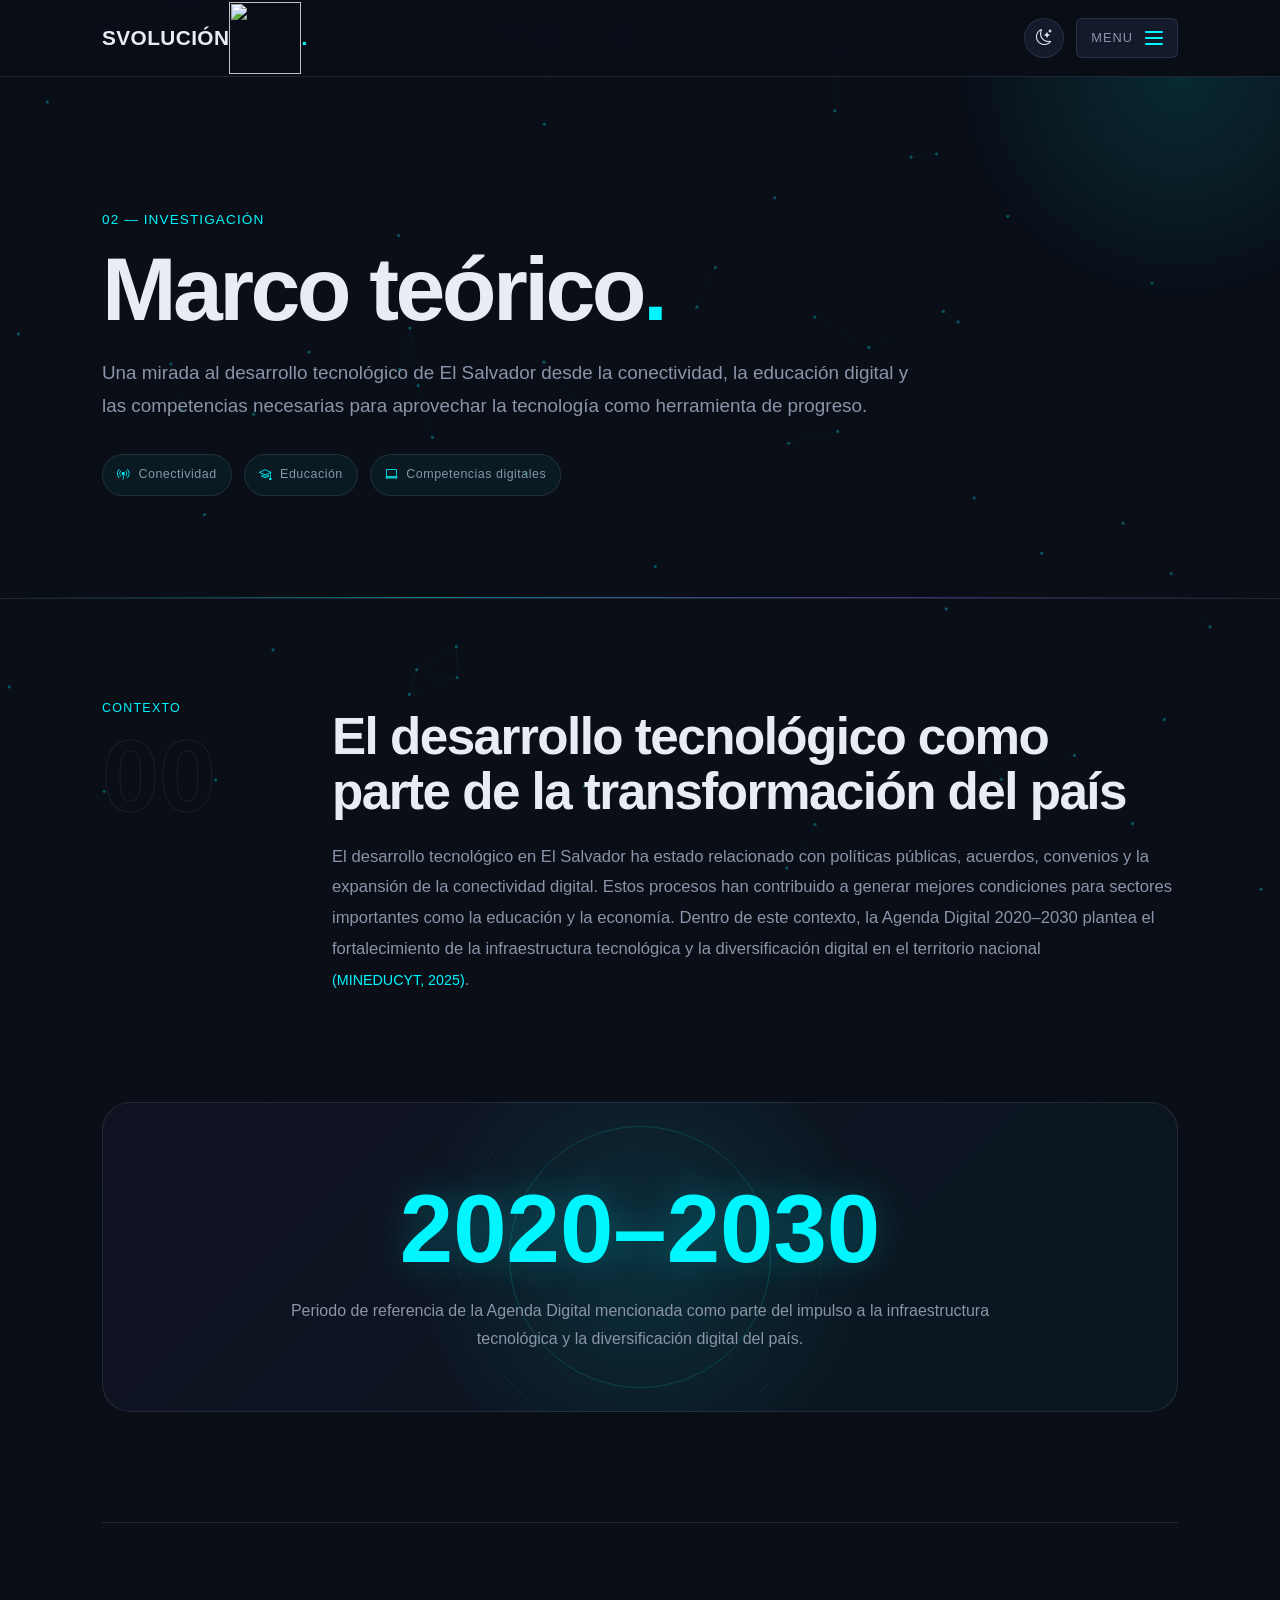
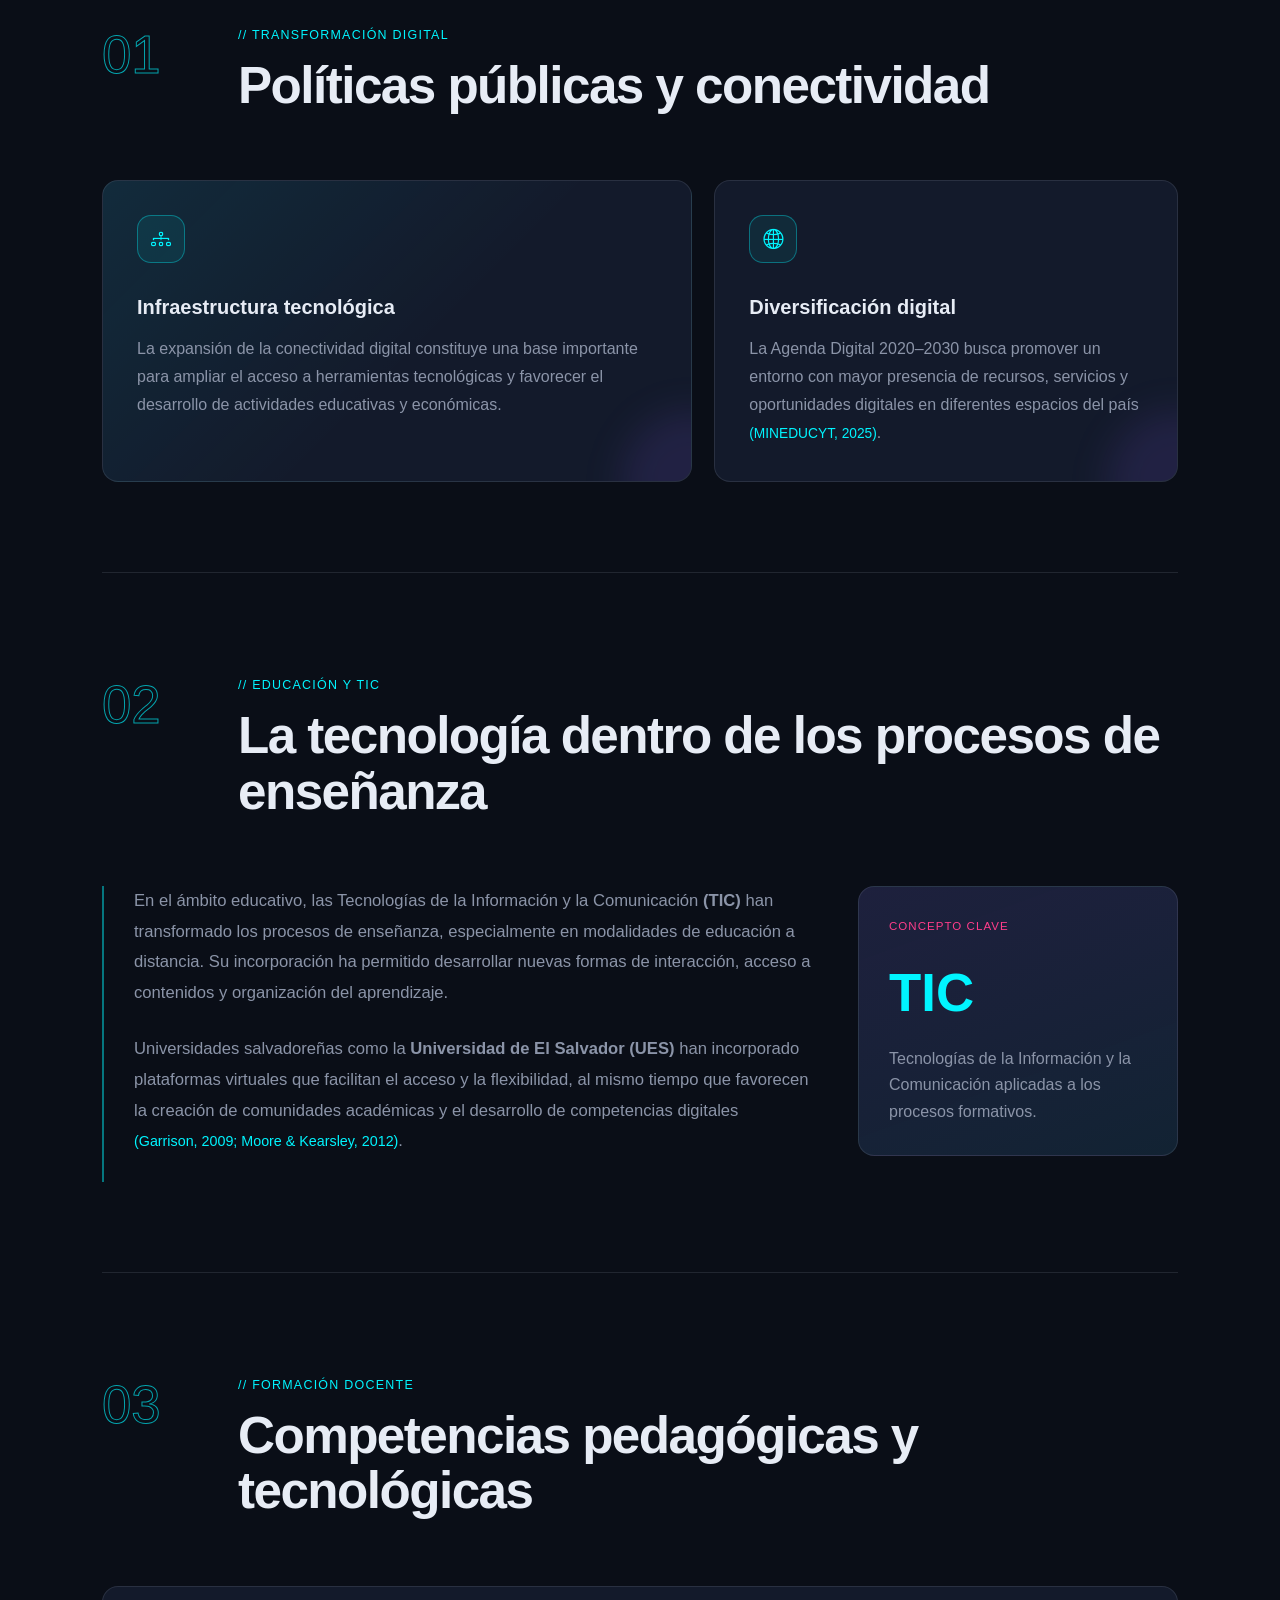
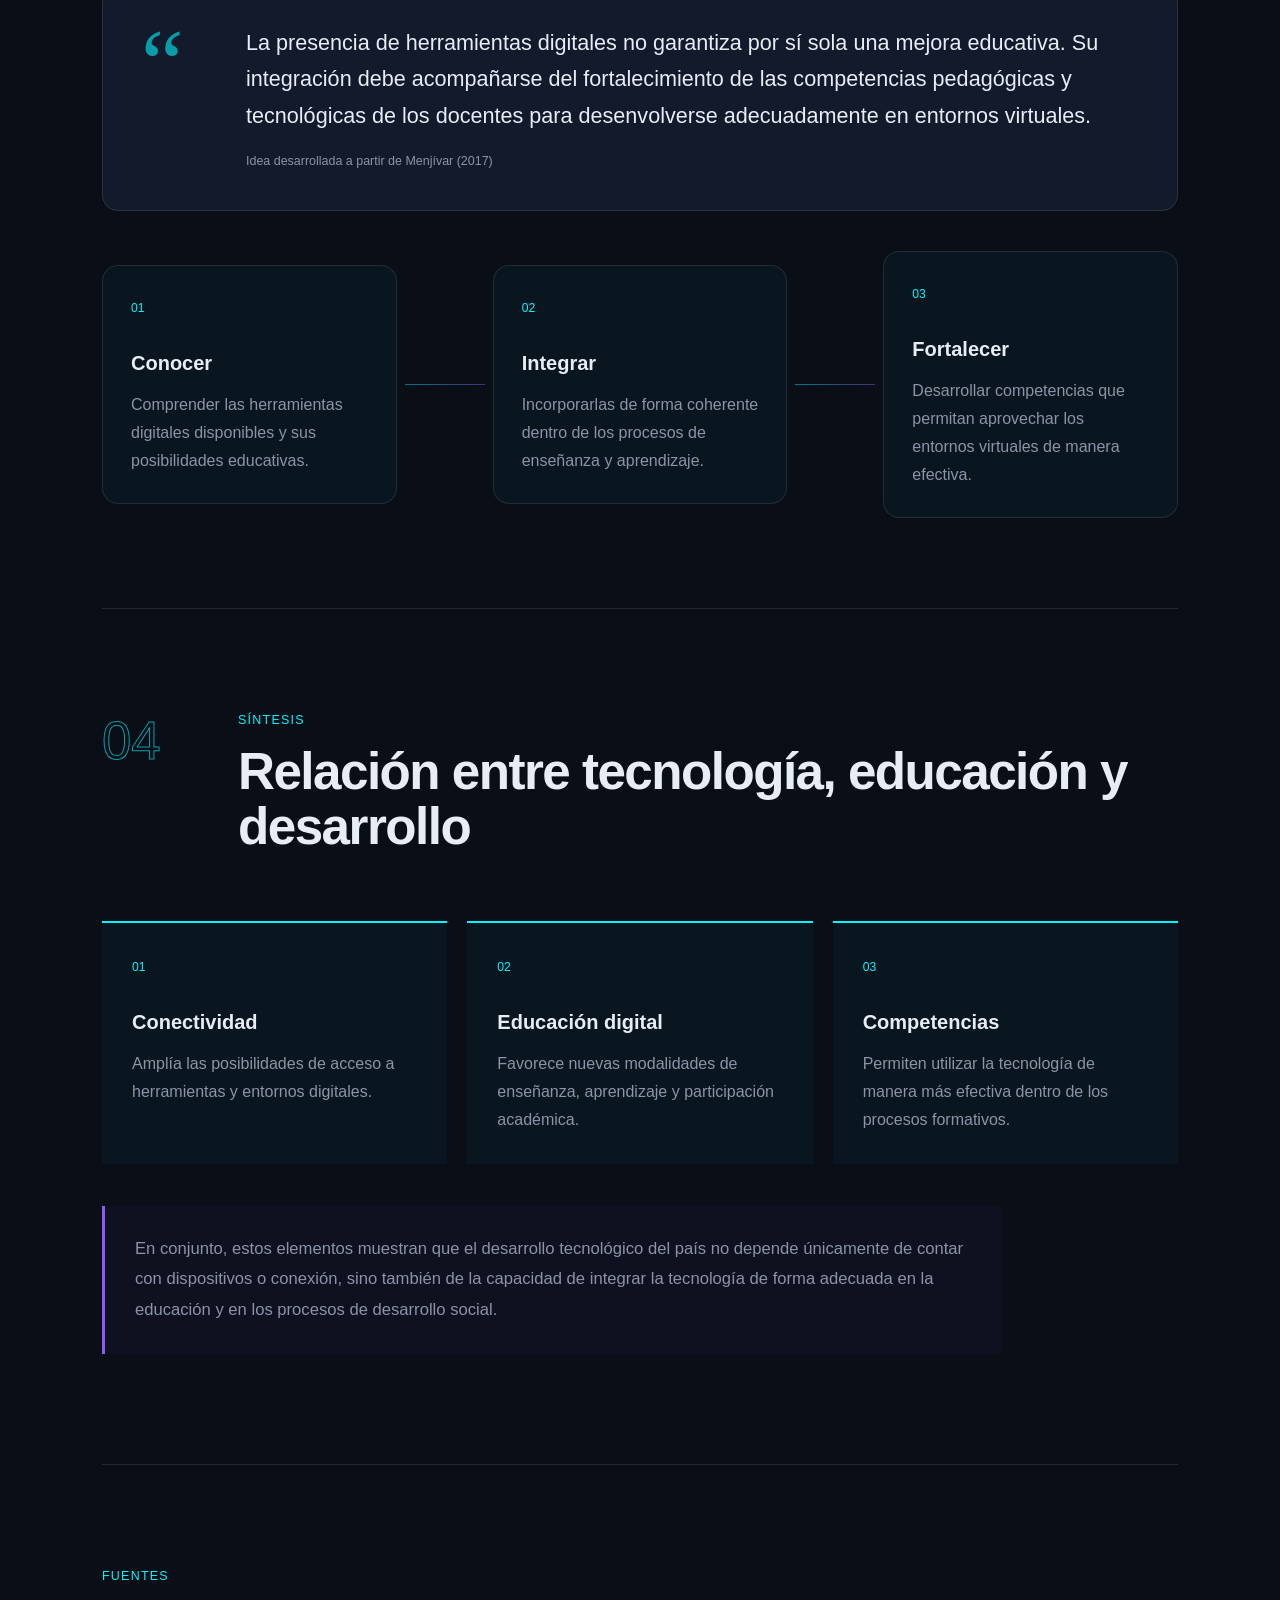
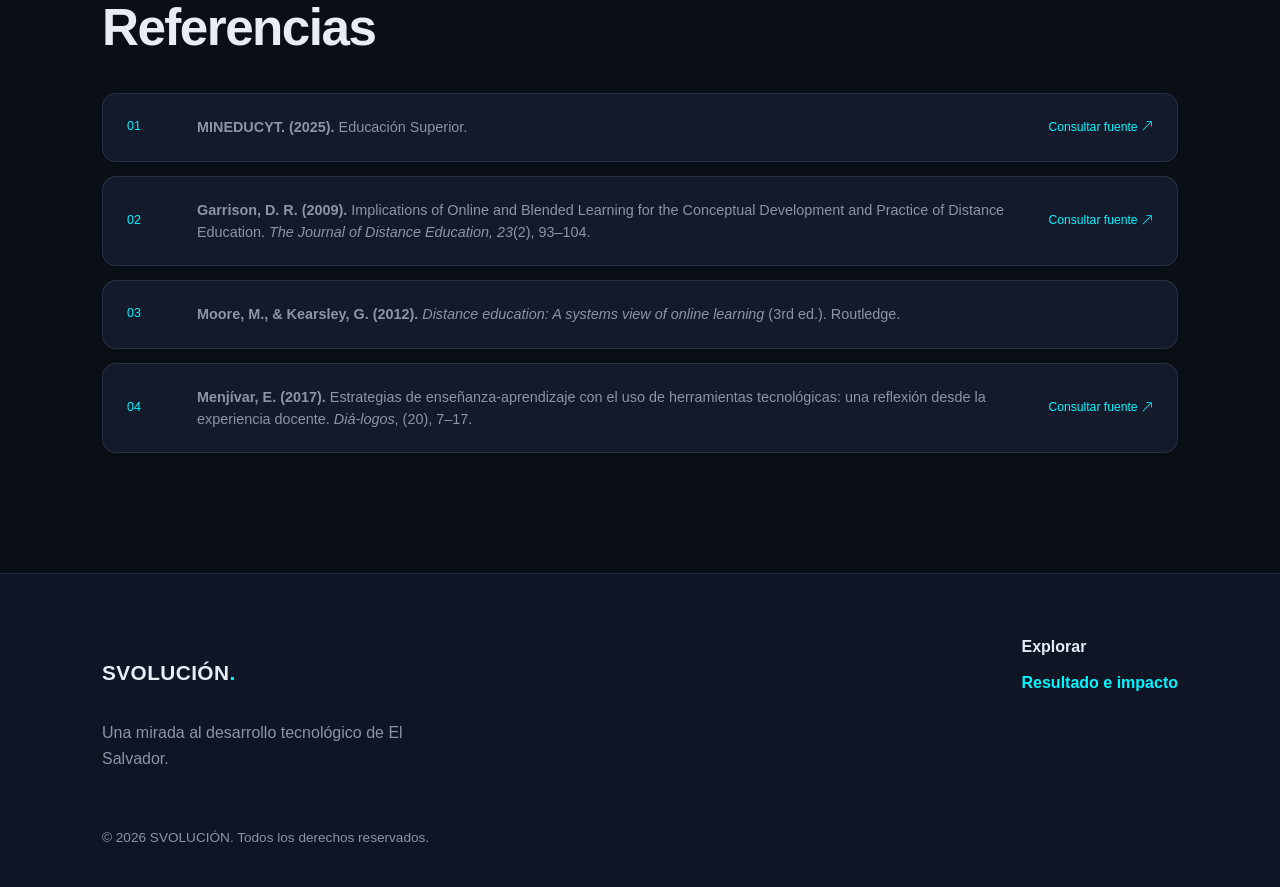
==== commit 65d50abc: "Dirigir Contacto a su página independiente" ====
--- a/marco teorico.html
+++ b/marco teorico.html
@@ -41,7 +41,7 @@
         <li><a href="marco teorico.html" class="active">Marco teórico</a></li>
         <li><a href="resultado e impacto.html">Resultado e impacto</a></li>
         <li><a href="propuestas de cambio.html">Propuestas de cambio</a></li>
-        <li><a href="index.html#contacto">Contacto</a></li>
+        <li><a href="contacto.html">Contacto</a></li>
       </ul>
     </nav>
   </header>
--- a/styles.css
+++ b/styles.css
@@ -1802,3 +1802,80 @@
   display: block;
   margin-top: 8px;
 }
+
+/* Contacto del proyecto */
+.contact-section {
+  position: relative;
+  z-index: 1;
+  padding: clamp(70px, 9vw, 120px) 0;
+  scroll-margin-top: 80px;
+}
+.contact-panel {
+  display: grid;
+  grid-template-columns: minmax(0, 1.3fr) minmax(250px, .7fr);
+  gap: clamp(35px, 6vw, 80px);
+  align-items: center;
+  padding: clamp(30px, 5vw, 65px);
+  border: 1px solid var(--color-border);
+  border-radius: 24px;
+  background:
+    radial-gradient(circle at 92% 18%, rgba(var(--color-purple-rgb), .14), transparent 36%),
+    linear-gradient(135deg, rgba(var(--color-cyan-rgb), .06), transparent 60%),
+    var(--color-surface);
+}
+.contact-copy h2 {
+  max-width: 660px;
+  margin: 0 0 20px;
+  font-family: var(--font-display);
+  font-size: clamp(2rem, 4.5vw, 4.2rem);
+  line-height: 1.06;
+  letter-spacing: -.04em;
+}
+.contact-copy h2 span { color: var(--color-cyan); }
+.contact-copy > p:not(.section-eyebrow) {
+  max-width: 570px;
+  margin: 0 0 30px;
+  color: var(--color-text-soft);
+  line-height: 1.8;
+}
+.contact-copy .btn { display: inline-flex; align-items: center; gap: 10px; }
+.contact-email {
+  display: block;
+  width: fit-content;
+  margin-top: 18px;
+  color: var(--color-cyan);
+  overflow-wrap: anywhere;
+  text-decoration: underline;
+  text-underline-offset: 4px;
+}
+.contact-qr {
+  justify-self: center;
+  width: min(100%, 280px);
+  text-align: center;
+}
+.contact-qr-label {
+  display: block;
+  margin-bottom: 15px;
+  color: var(--color-cyan);
+  font-family: var(--font-mono);
+  font-size: .72rem;
+  letter-spacing: .1em;
+}
+.contact-qr > a:first-of-type {
+  display: block;
+  padding: 14px;
+  border: 1px solid var(--color-border);
+  border-radius: 18px;
+  background: #fff;
+}
+.contact-qr img { width: 100%; height: auto; }
+.contact-qr p {
+  margin: 15px 0 4px;
+  color: var(--color-text-soft);
+  font-size: .9rem;
+}
+.contact-site-link { color: var(--color-cyan); font-size: .82rem; }
+@media (max-width: 760px) {
+  .contact-panel { grid-template-columns: 1fr; }
+  .contact-qr { margin-top: 12px; }
+}
